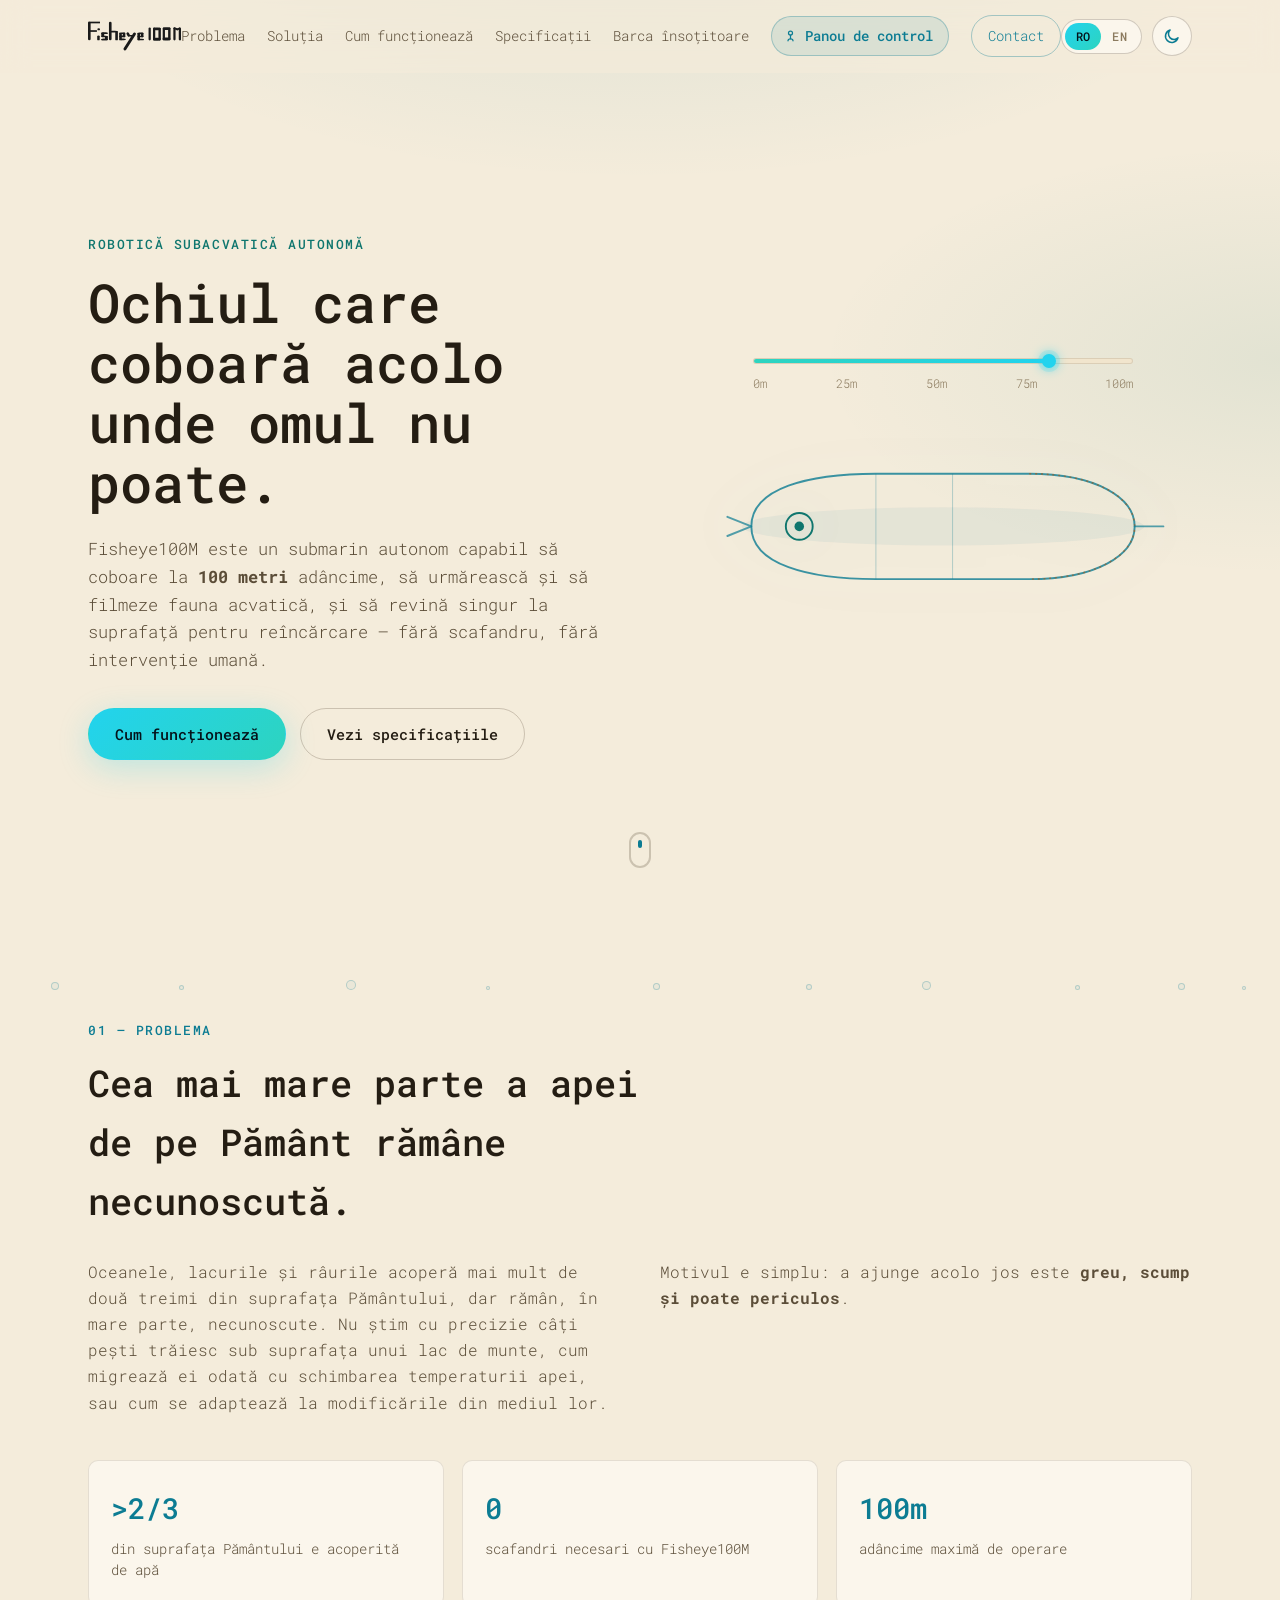
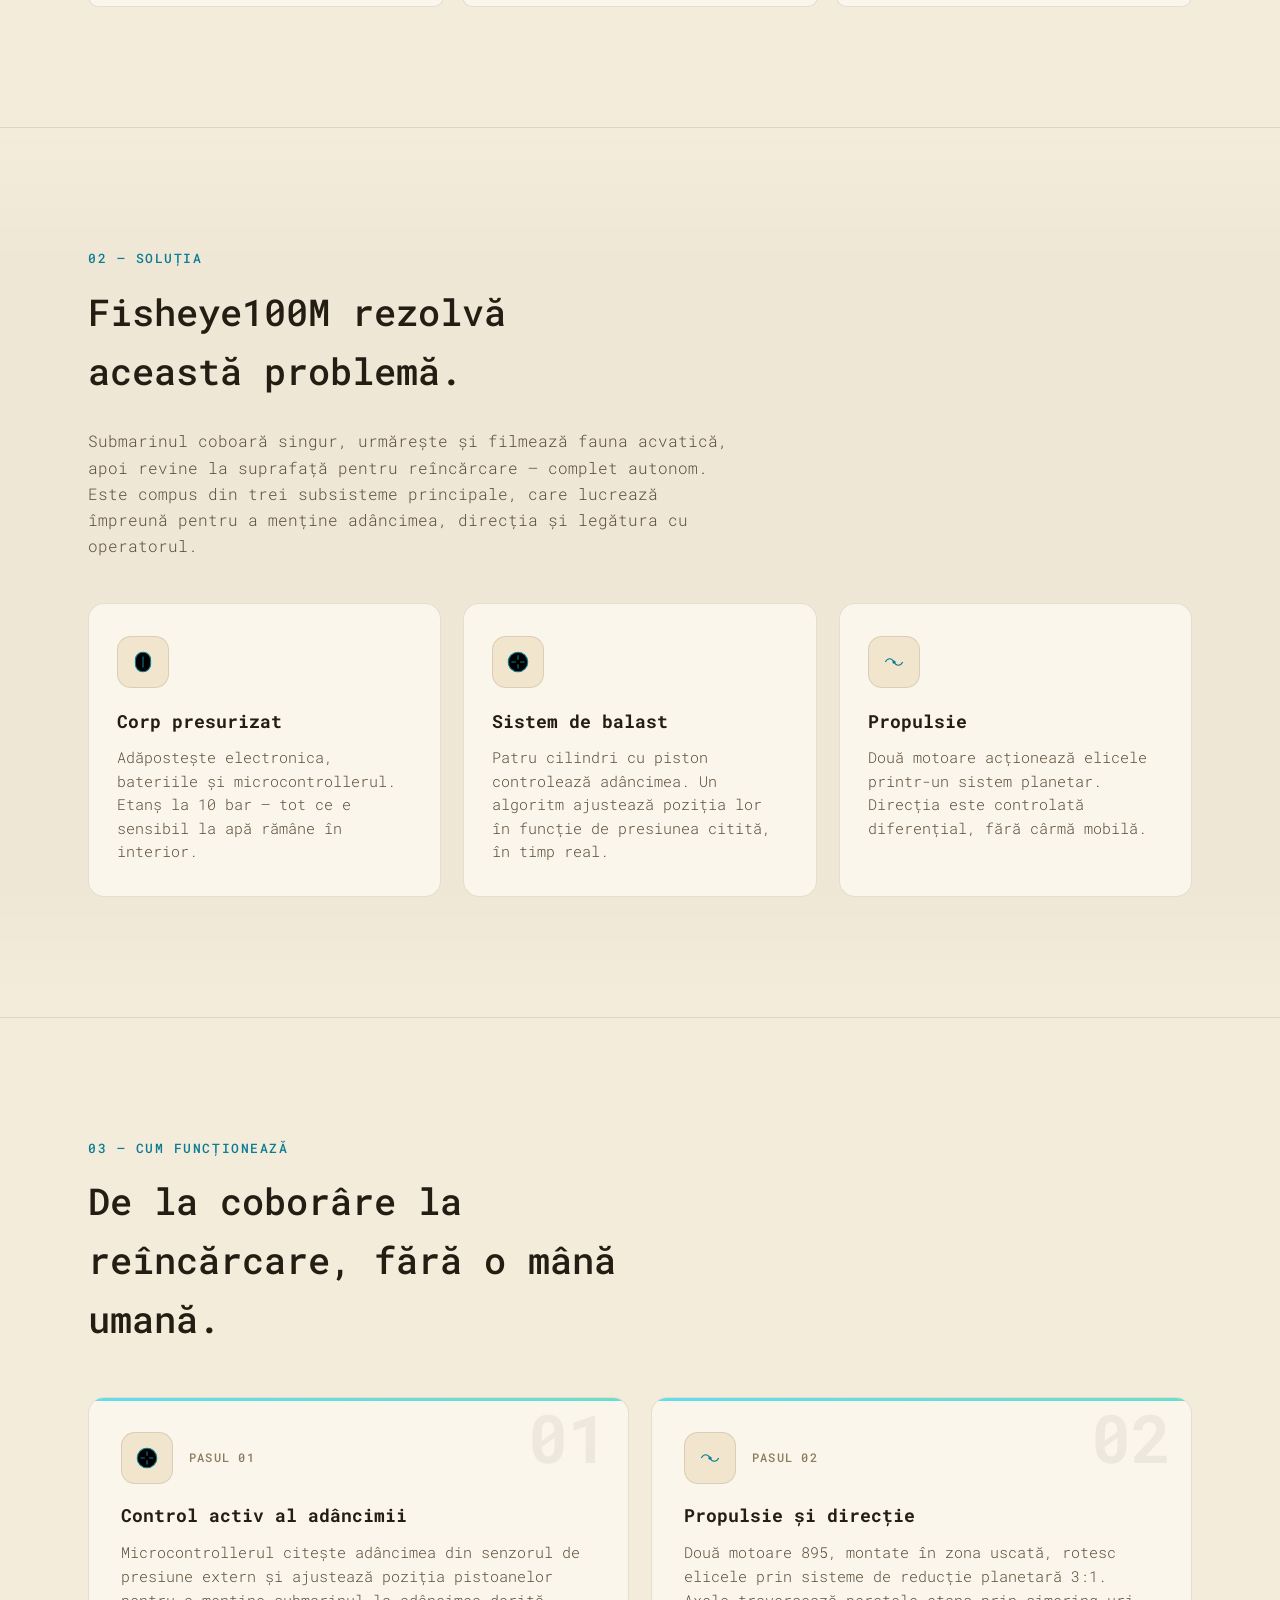
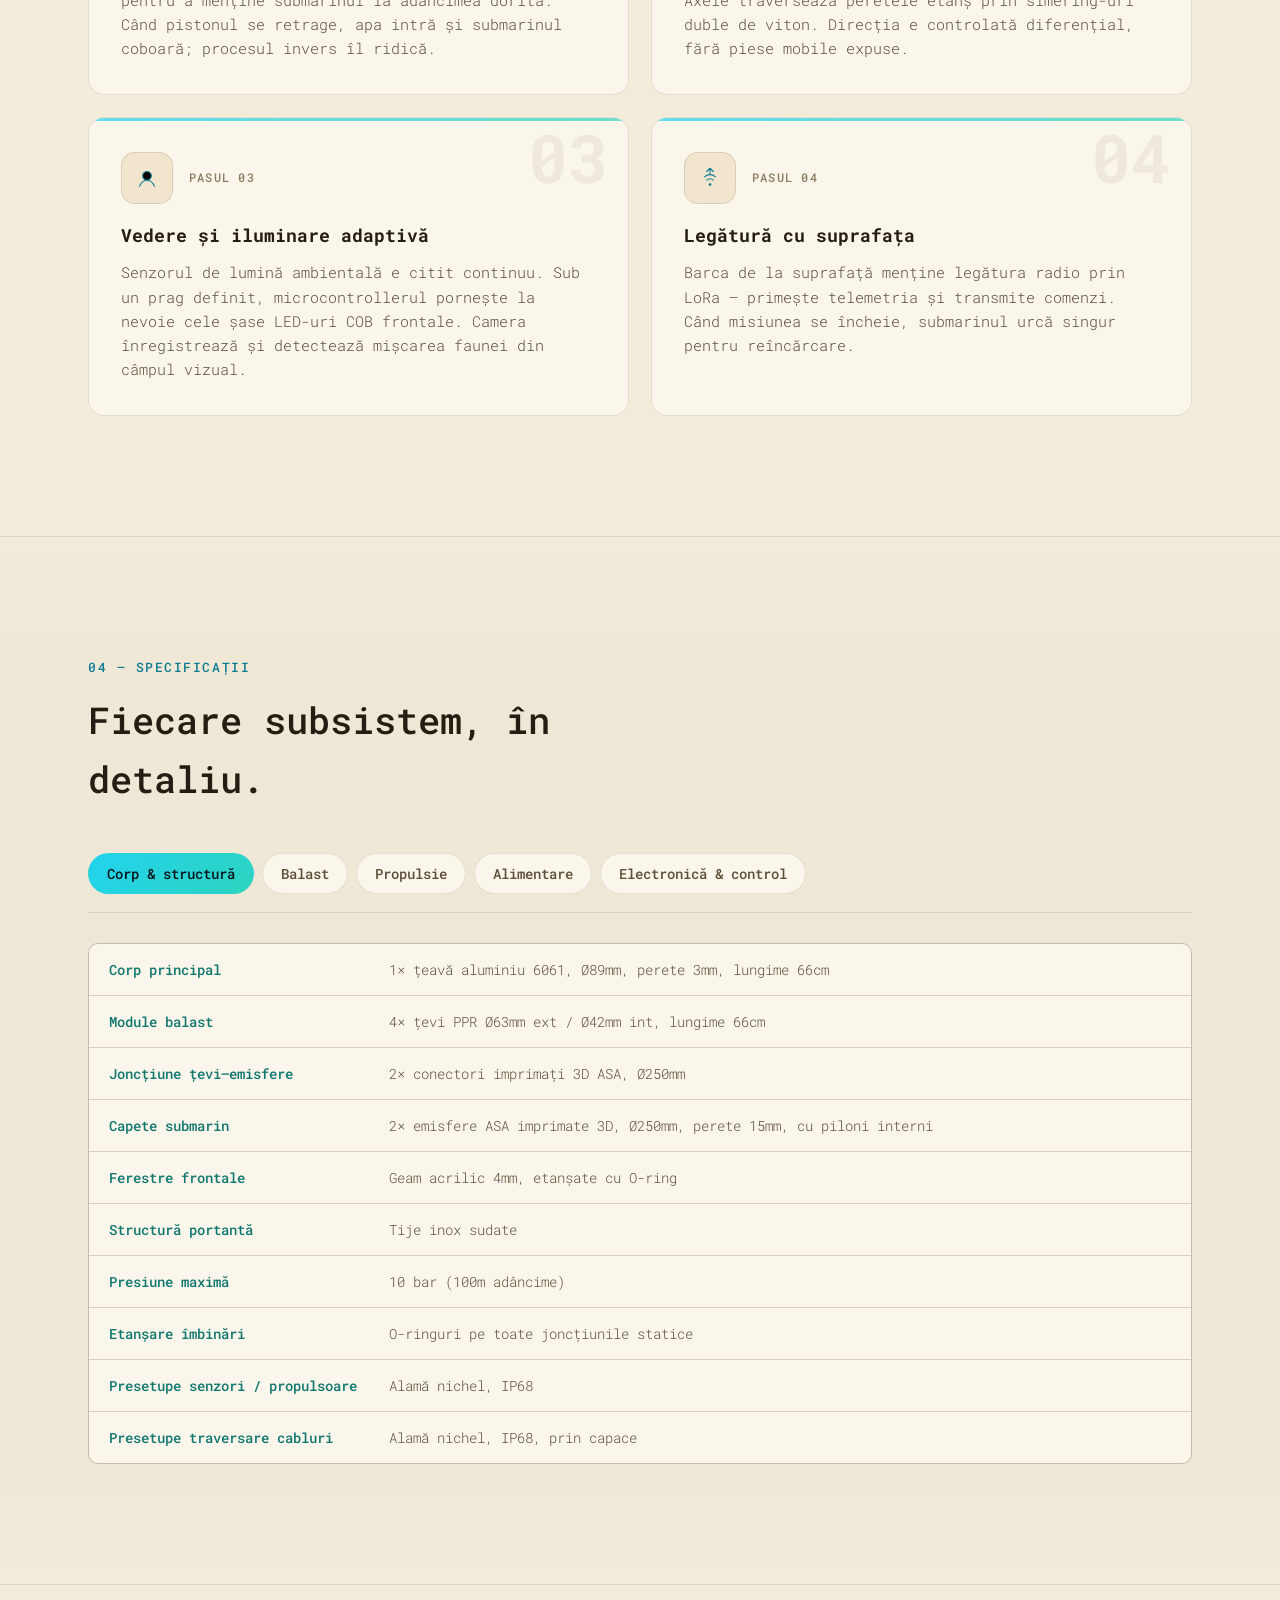
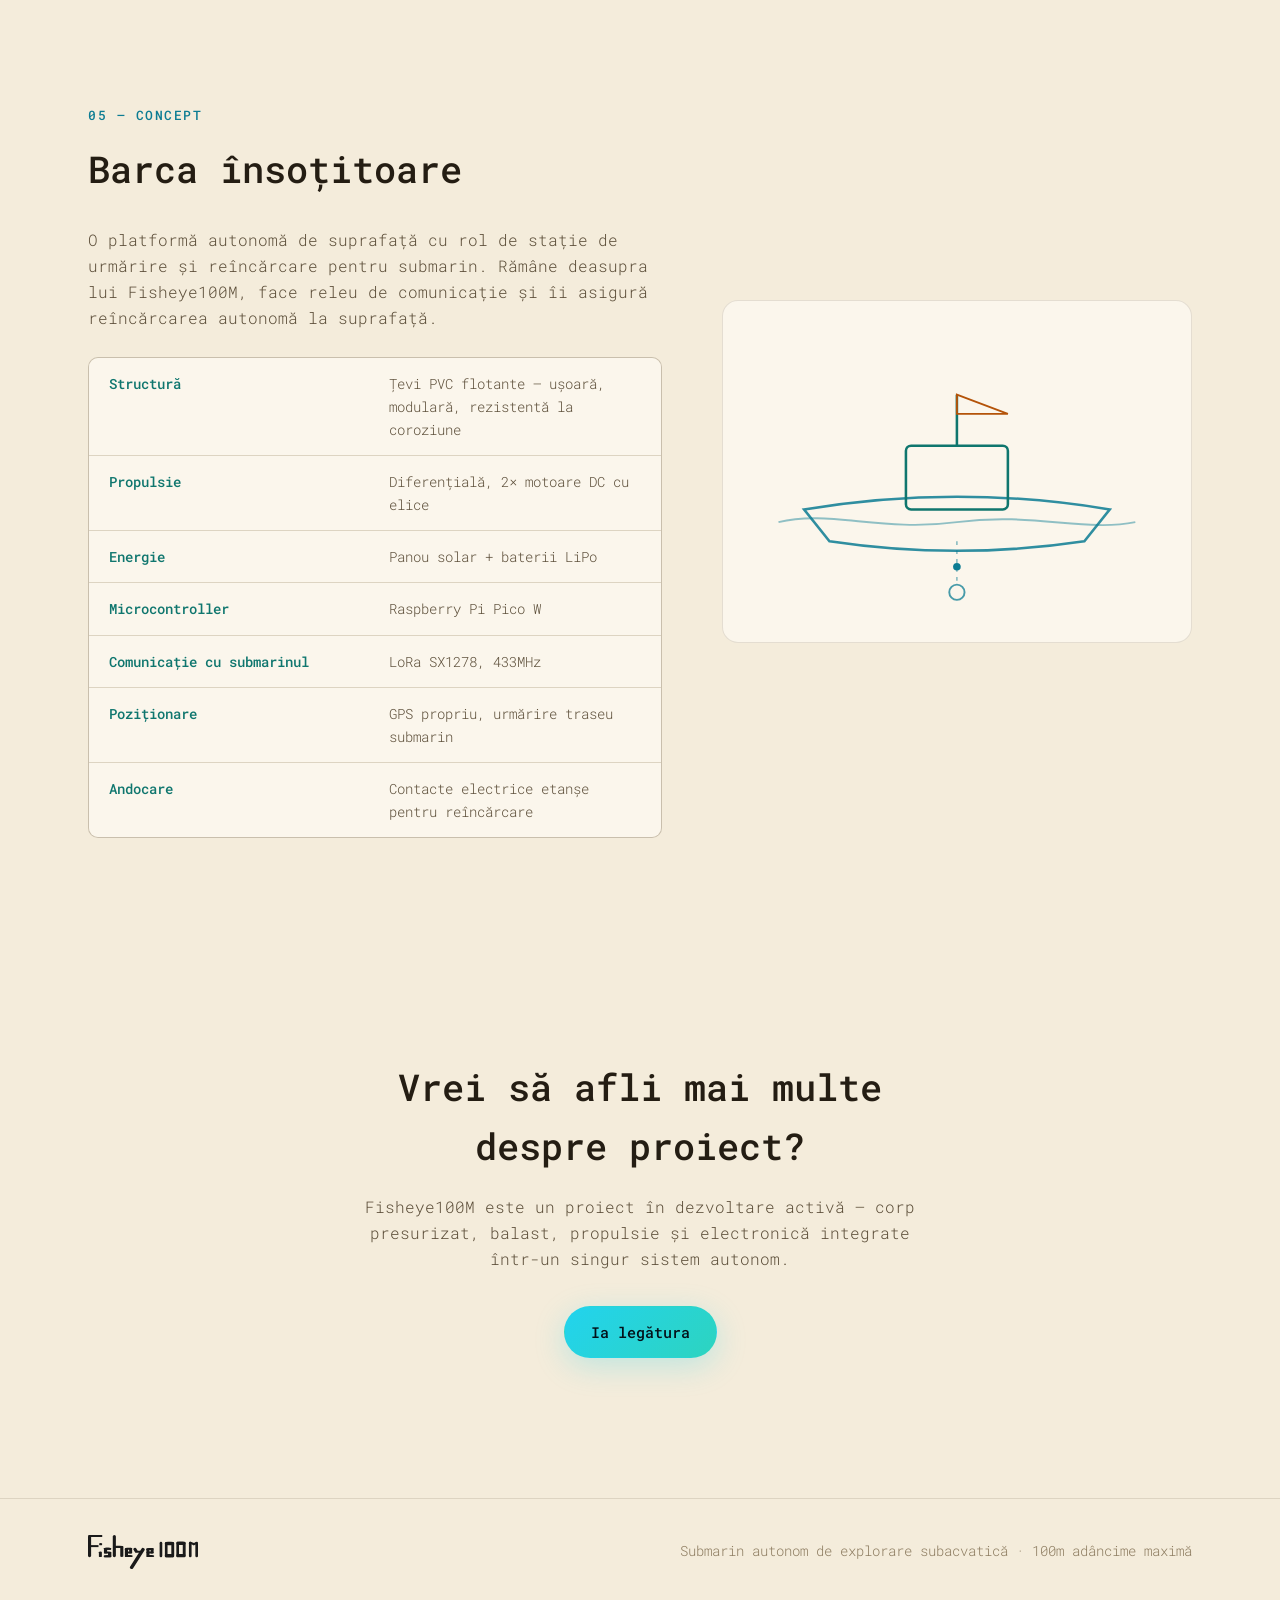
==== site/index.html @ 9164fa74 "updated hierarchy" ====
<!DOCTYPE html>
<html lang="ro">
<head>
<meta charset="UTF-8">
<meta name="viewport" content="width=device-width, initial-scale=1.0">
<title>Fisheye100M — Submarin autonom de explorare subacvatică</title>
<meta name="description" content="Fisheye100M este un submarin autonom capabil să coboare la 100 de metri adâncime, să filmeze fauna acvatică și să revină singur la suprafață.">
<link rel="icon" href="data:image/svg+xml,<svg xmlns=%22http://www.w3.org/2000/svg%22 viewBox=%220 0 100 100%22><circle cx=%2250%22 cy=%2250%22 r=%2248%22 fill=%22%2305080d%22/><circle cx=%2250%22 cy=%2250%22 r=%2230%22 fill=%22none%22 stroke=%22%2322d3ee%22 stroke-width=%224%22/><circle cx=%2250%22 cy=%2250%22 r=%2210%22 fill=%22%2322d3ee%22/></svg>">
<link rel="preconnect" href="https://fonts.googleapis.com">
<link rel="preconnect" href="https://fonts.gstatic.com" crossorigin>
<link href="https://fonts.googleapis.com/css2?family=Roboto+Mono:wght@300;400;500;700&display=swap" rel="stylesheet">
<link rel="stylesheet" href="style.css">
<script>
(function () {
  var stored = localStorage.getItem('fisheye-theme');
  var theme = stored || (window.matchMedia('(prefers-color-scheme: light)').matches ? 'light' : 'dark');
  document.documentElement.setAttribute('data-theme', theme);
})();
</script>
</head>
<body>

<div class="bg-fx" aria-hidden="true">
  <div class="bubbles">
    <span></span><span></span><span></span><span></span><span></span>
    <span></span><span></span><span></span><span></span><span></span>
  </div>
</div>

<header class="site-header" id="site-header">
  <div class="wrap header-inner">
    <a href="#top" class="logo">
      <img class="logo-mark" src="logo.svg" alt="Fisheye100M">
    </a>
    <nav class="main-nav" id="main-nav">
      <a href="#problema" data-i18n="nav.problema">Problema</a>
      <a href="#solutia" data-i18n="nav.solutia">Soluția</a>
      <a href="#functionare" data-i18n="nav.functionare">Cum funcționează</a>
      <a href="#specificatii" data-i18n="nav.specificatii">Specificații</a>
      <a href="#barca" data-i18n="nav.barca">Barca însoțitoare</a>
      <a href="dashboard.html" class="nav-control">
        <svg class="nav-control-icon" viewBox="0 0 24 24" fill="none" stroke="currentColor" stroke-width="2" stroke-linecap="round" stroke-linejoin="round" aria-hidden="true"><circle cx="12" cy="8" r="3.2"/><path d="M12 11.2V17"/><path d="M8 20.5c0-1.8 1.8-3 4-3s4 1.2 4 3"/></svg>
        <span data-i18n="nav.control">Panou de control</span>
      </a>
      <a href="#contact" class="nav-cta" data-i18n="nav.contact">Contact</a>
    </nav>
    <div class="header-actions">
      <div class="lang-toggle" id="lang-toggle" role="group" aria-label="Limbă / Language">
        <button type="button" class="lang-btn is-active" data-lang="ro">RO</button>
        <button type="button" class="lang-btn" data-lang="en">EN</button>
      </div>
      <button class="theme-toggle" id="theme-toggle" aria-label="Comută tema deschis/întunecat" data-i18n-aria="a11y.themeToggle">
        <svg class="icon-sun" viewBox="0 0 24 24" fill="none" stroke="currentColor" stroke-width="2" stroke-linecap="round"><circle cx="12" cy="12" r="4"/><path d="M12 2v2M12 20v2M4.9 4.9l1.4 1.4M17.7 17.7l1.4 1.4M2 12h2M20 12h2M4.9 19.1l1.4-1.4M17.7 6.3l1.4-1.4"/></svg>
        <svg class="icon-moon" viewBox="0 0 24 24" fill="none" stroke="currentColor" stroke-width="2" stroke-linecap="round" stroke-linejoin="round"><path d="M20 14.5A8.5 8.5 0 1 1 9.5 4a7 7 0 0 0 10.5 10.5Z"/></svg>
      </button>
      <button class="nav-toggle" id="nav-toggle" aria-label="Deschide meniul" aria-expanded="false" data-i18n-aria="a11y.navToggle">
        <span></span><span></span><span></span>
      </button>
    </div>
  </div>
</header>

<main id="top">

  <!-- HERO -->
  <section class="hero">
    <div class="wrap hero-inner">
      <div class="hero-copy reveal">
        <p class="eyebrow" data-i18n="hero.eyebrow">Robotică subacvatică autonomă</p>
        <h1 data-i18n="hero.title">Ochiul care coboară acolo unde omul nu poate.</h1>
        <p class="hero-lede" data-i18n-html="hero.lede">
          Fisheye100M este un submarin autonom capabil să coboare la <strong>100&nbsp;metri</strong> adâncime,
          să urmărească și să filmeze fauna acvatică, și să revină singur la suprafață pentru reîncărcare —
          fără scafandru, fără intervenție umană.
        </p>
        <div class="hero-actions">
          <a href="#functionare" class="btn btn-primary" data-i18n="hero.cta1">Cum funcționează</a>
          <a href="#specificatii" class="btn btn-ghost" data-i18n="hero.cta2">Vezi specificațiile</a>
        </div>
      </div>

      <div class="hero-visual reveal" aria-hidden="true">
        <div class="depth-gauge">
          <div class="depth-gauge-track">
            <div class="depth-gauge-fill"></div>
            <div class="depth-gauge-dot"></div>
          </div>
          <div class="depth-gauge-labels">
            <span>0m</span><span>25m</span><span>50m</span><span>75m</span><span>100m</span>
          </div>
        </div>
        <svg class="sub-illustration" viewBox="0 0 480 220" fill="none" xmlns="http://www.w3.org/2000/svg">
          <ellipse cx="240" cy="110" rx="210" ry="20" class="fl-tint"/>
          <path d="M40 110 C40 70 100 55 170 55 L330 55 C400 55 440 80 440 110 C440 140 400 165 330 165 L170 165 C100 165 40 150 40 110 Z" class="ln-accent" stroke-width="2" opacity="0.8"/>
          <circle cx="90" cy="110" r="14" class="ln-accent-2" stroke-width="2"/>
          <circle cx="90" cy="110" r="5" class="fl-accent-2"/>
          <path d="M330 55 C400 55 440 80 440 110 C440 140 400 165 330 165" class="ln-warm" stroke-width="1.5" opacity="0.6" stroke-dasharray="2 4"/>
          <path d="M170 55 L170 165 M250 55 L250 165" class="ln-accent" stroke-width="1" opacity="0.3"/>
          <path d="M440 110 L470 110 M40 110 L15 100 M40 110 L15 120" class="ln-accent" stroke-width="2" opacity="0.7" stroke-linecap="round"/>
        </svg>
      </div>
    </div>
    <div class="scroll-cue" aria-hidden="true"><span></span></div>
  </section>

  <!-- PROBLEMA -->
  <section class="section" id="problema">
    <div class="wrap">
      <p class="section-kicker reveal" data-i18n="problema.kicker">01 — Problema</p>
      <h2 class="reveal" data-i18n="problema.title">Cea mai mare parte a apei de pe Pământ rămâne necunoscută.</h2>
      <div class="split reveal">
        <p class="lede-text" data-i18n="problema.p1">
          Oceanele, lacurile și râurile acoperă mai mult de două treimi din suprafața Pământului, dar rămân,
          în mare parte, necunoscute. Nu știm cu precizie câți pești trăiesc sub suprafața unui lac de munte,
          cum migrează ei odată cu schimbarea temperaturii apei, sau cum se adaptează la modificările din mediul lor.
        </p>
        <p class="lede-text" data-i18n-html="problema.p2">
          Motivul e simplu: a ajunge acolo jos este <strong>greu, scump și poate periculos</strong>.
        </p>
      </div>
      <div class="stat-row reveal">
        <div class="stat-card">
          <span class="stat-num" data-i18n-html="problema.stat1_num">&gt;2/3</span>
          <span class="stat-label" data-i18n="problema.stat1_label">din suprafața Pământului e acoperită de apă</span>
        </div>
        <div class="stat-card">
          <span class="stat-num" data-i18n="problema.stat2_num">0</span>
          <span class="stat-label" data-i18n="problema.stat2_label">scafandri necesari cu Fisheye100M</span>
        </div>
        <div class="stat-card">
          <span class="stat-num" data-i18n="problema.stat3_num">100m</span>
          <span class="stat-label" data-i18n="problema.stat3_label">adâncime maximă de operare</span>
        </div>
      </div>
    </div>
  </section>

  <!-- SOLUTIA -->
  <section class="section section-alt" id="solutia">
    <div class="wrap">
      <p class="section-kicker reveal" data-i18n="solutia.kicker">02 — Soluția</p>
      <h2 class="reveal" data-i18n="solutia.title">Fisheye100M rezolvă această problemă.</h2>
      <p class="lede-text reveal" data-i18n="solutia.lede">
        Submarinul coboară singur, urmărește și filmează fauna acvatică, apoi revine la suprafață pentru
        reîncărcare — complet autonom. Este compus din trei subsisteme principale, care lucrează împreună
        pentru a menține adâncimea, direcția și legătura cu operatorul.
      </p>

      <div class="card-grid reveal">
        <article class="system-card">
          <div class="system-icon" aria-hidden="true">
            <svg viewBox="0 0 48 48"><rect x="10" y="6" width="28" height="36" rx="14" stroke="currentColor" stroke-width="2"/><line x1="24" y1="14" x2="24" y2="34" stroke="currentColor" stroke-width="2"/></svg>
          </div>
          <h3 data-i18n="solutia.card1_title">Corp presurizat</h3>
          <p data-i18n-html="solutia.card1_desc">Adăpostește electronica, bateriile și microcontrollerul. Etanș la 10&nbsp;bar — tot ce e sensibil la apă rămâne în interior.</p>
        </article>
        <article class="system-card">
          <div class="system-icon" aria-hidden="true">
            <svg viewBox="0 0 48 48"><circle cx="24" cy="24" r="18" stroke="currentColor" stroke-width="2"/><path d="M24 12v8M24 28v8M12 24h8M28 24h8" stroke="currentColor" stroke-width="2"/></svg>
          </div>
          <h3 data-i18n="solutia.card2_title">Sistem de balast</h3>
          <p data-i18n="solutia.card2_desc">Patru cilindri cu piston controlează adâncimea. Un algoritm ajustează poziția lor în funcție de presiunea citită, în timp real.</p>
        </article>
        <article class="system-card">
          <div class="system-icon" aria-hidden="true">
            <svg viewBox="0 0 48 48"><path d="M8 24c4-8 12-8 16 0s12 8 16 0" stroke="currentColor" stroke-width="2" fill="none"/><circle cx="24" cy="24" r="3" fill="currentColor"/></svg>
          </div>
          <h3 data-i18n="solutia.card3_title">Propulsie</h3>
          <p data-i18n="solutia.card3_desc">Două motoare acționează elicele printr-un sistem planetar. Direcția este controlată diferențial, fără cârmă mobilă.</p>
        </article>
      </div>
    </div>
  </section>

  <!-- CUM FUNCTIONEAZA -->
  <section class="section" id="functionare">
    <div class="wrap">
      <p class="section-kicker reveal" data-i18n="functionare.kicker">03 — Cum funcționează</p>
      <h2 class="reveal" data-i18n="functionare.title">De la coborâre la reîncărcare, fără o mână umană.</h2>

      <div class="process-grid">
        <article class="process-card reveal">
          <span class="process-step">01</span>
          <div class="process-top">
            <div class="process-icon" aria-hidden="true">
              <svg viewBox="0 0 48 48"><circle cx="24" cy="24" r="18" stroke="currentColor" stroke-width="2"/><path d="M24 12v8M24 28v8M12 24h8M28 24h8" stroke="currentColor" stroke-width="2"/></svg>
            </div>
            <span class="process-index" data-i18n="functionare.step1_label">Pasul 01</span>
          </div>
          <h3 data-i18n="functionare.step1_title">Control activ al adâncimii</h3>
          <p data-i18n="functionare.step1_desc">
            Microcontrollerul citește adâncimea din senzorul de presiune extern și ajustează poziția
            pistoanelor pentru a menține submarinul la adâncimea dorită. Când pistonul se retrage, apa intră
            și submarinul coboară; procesul invers îl ridică.
          </p>
        </article>

        <article class="process-card reveal">
          <span class="process-step">02</span>
          <div class="process-top">
            <div class="process-icon" aria-hidden="true">
              <svg viewBox="0 0 48 48"><path d="M8 24c4-8 12-8 16 0s12 8 16 0" stroke="currentColor" stroke-width="2" fill="none"/><circle cx="24" cy="24" r="3" fill="currentColor"/></svg>
            </div>
            <span class="process-index" data-i18n="functionare.step2_label">Pasul 02</span>
          </div>
          <h3 data-i18n="functionare.step2_title">Propulsie și direcție</h3>
          <p data-i18n="functionare.step2_desc">
            Două motoare 895, montate în zona uscată, rotesc elicele prin sisteme de reducție planetară 3:1.
            Axele traversează peretele etanș prin simering-uri duble de viton. Direcția e controlată diferențial,
            fără piese mobile expuse.
          </p>
        </article>

        <article class="process-card reveal">
          <span class="process-step">03</span>
          <div class="process-top">
            <div class="process-icon" aria-hidden="true">
              <svg viewBox="0 0 48 48"><circle cx="24" cy="20" r="8" stroke="currentColor" stroke-width="2"/><path d="M10 40c3-8 9-12 14-12s11 4 14 12" stroke="currentColor" stroke-width="2" fill="none"/></svg>
            </div>
            <span class="process-index" data-i18n="functionare.step3_label">Pasul 03</span>
          </div>
          <h3 data-i18n="functionare.step3_title">Vedere și iluminare adaptivă</h3>
          <p data-i18n="functionare.step3_desc">
            Senzorul de lumină ambientală e citit continuu. Sub un prag definit, microcontrollerul pornește
            la nevoie cele șase LED-uri COB frontale. Camera înregistrează și detectează mișcarea faunei
            din câmpul vizual.
          </p>
        </article>

        <article class="process-card reveal">
          <span class="process-step">04</span>
          <div class="process-top">
            <div class="process-icon" aria-hidden="true">
              <svg viewBox="0 0 48 48"><path d="M24 6v10M24 6l-6 6M24 6l6 6" stroke="currentColor" stroke-width="2" fill="none" stroke-linecap="round" stroke-linejoin="round"/><path d="M14 22a14 14 0 0 1 20 0M18 28a8 8 0 0 1 12 0" stroke="currentColor" stroke-width="2" fill="none" stroke-linecap="round"/><circle cx="24" cy="36" r="2.5" fill="currentColor"/></svg>
            </div>
            <span class="process-index" data-i18n="functionare.step4_label">Pasul 04</span>
          </div>
          <h3 data-i18n="functionare.step4_title">Legătură cu suprafața</h3>
          <p data-i18n="functionare.step4_desc">
            Barca de la suprafață menține legătura radio prin LoRa — primește telemetria și transmite comenzi.
            Când misiunea se încheie, submarinul urcă singur pentru reîncărcare.
          </p>
        </article>
      </div>
    </div>
  </section>

  <!-- SPECIFICATII -->
  <section class="section section-alt" id="specificatii">
    <div class="wrap">
      <p class="section-kicker reveal" data-i18n="specificatii.kicker">04 — Specificații</p>
      <h2 class="reveal" data-i18n="specificatii.title">Fiecare subsistem, în detaliu.</h2>

      <div class="tabs reveal" id="spec-tabs">
        <div class="tabs-nav" role="tablist">
          <button class="tab-btn is-active" role="tab" data-tab="corp" data-i18n="specificatii.tab_corp">Corp &amp; structură</button>
          <button class="tab-btn" role="tab" data-tab="balast" data-i18n="specificatii.tab_balast">Balast</button>
          <button class="tab-btn" role="tab" data-tab="propulsie" data-i18n="specificatii.tab_propulsie">Propulsie</button>
          <button class="tab-btn" role="tab" data-tab="alimentare" data-i18n="specificatii.tab_alimentare">Alimentare</button>
          <button class="tab-btn" role="tab" data-tab="electronica" data-i18n="specificatii.tab_electronica">Electronică &amp; control</button>
        </div>

        <div class="tab-panels">

          <div class="tab-panel is-active" data-panel="corp">
            <ul class="spec-list">
              <li data-i18n-html="spec.corp.1"><span>Corp principal</span><span>1× țeavă aluminiu 6061, Ø89mm, perete 3mm, lungime 66cm</span></li>
              <li data-i18n-html="spec.corp.2"><span>Module balast</span><span>4× țevi PPR Ø63mm ext / Ø42mm int, lungime 66cm</span></li>
              <li data-i18n-html="spec.corp.3"><span>Joncțiune țevi–emisfere</span><span>2× conectori imprimați 3D ASA, Ø250mm</span></li>
              <li data-i18n-html="spec.corp.4"><span>Capete submarin</span><span>2× emisfere ASA imprimate 3D, Ø250mm, perete 15mm, cu piloni interni</span></li>
              <li data-i18n-html="spec.corp.5"><span>Ferestre frontale</span><span>Geam acrilic 4mm, etanșate cu O-ring</span></li>
              <li data-i18n-html="spec.corp.6"><span>Structură portantă</span><span>Tije inox sudate</span></li>
              <li data-i18n-html="spec.corp.7"><span>Presiune maximă</span><span>10 bar (100m adâncime)</span></li>
              <li data-i18n-html="spec.corp.8"><span>Etanșare îmbinări</span><span>O-ringuri pe toate joncțiunile statice</span></li>
              <li data-i18n-html="spec.corp.9"><span>Presetupe senzori / propulsoare</span><span>Alamă nichel, IP68</span></li>
              <li data-i18n-html="spec.corp.10"><span>Presetupe traversare cabluri</span><span>Alamă nichel, IP68, prin capace</span></li>
            </ul>
          </div>

          <div class="tab-panel" data-panel="balast">
            <div class="stat-row spec-stats">
              <div class="stat-card"><span class="stat-num" data-i18n="spec.balast.stat1_num">2120N</span><span class="stat-label" data-i18n="spec.balast.stat1_label">forță teoretică disponibilă la 100m</span></div>
              <div class="stat-card"><span class="stat-num" data-i18n="spec.balast.stat2_num">1385N</span><span class="stat-label" data-i18n="spec.balast.stat2_label">forță necesară la 100m</span></div>
              <div class="stat-card"><span class="stat-num" data-i18n="spec.balast.stat3_num">1.53×</span><span class="stat-label" data-i18n="spec.balast.stat3_label">marjă de siguranță</span></div>
              <div class="stat-card"><span class="stat-num" data-i18n="spec.balast.stat4_num">0W</span><span class="stat-label" data-i18n="spec.balast.stat4_label">consum la menținerea adâncimii</span></div>
            </div>
            <ul class="spec-list">
              <li data-i18n-html="spec.balast.1"><span>Cilindri</span><span>4× PPR Ø63mm / Ø42mm interior, lungime 60cm (25cm cursă piston)</span></li>
              <li data-i18n-html="spec.balast.2"><span>Actuație</span><span>4× NEMA 17, câte unul per cilindru</span></li>
              <li data-i18n-html="spec.balast.3"><span>Reducție</span><span>4× planetar 6:1, modul 0.8mm, unghi de presiune 20°</span></li>
              <li data-i18n-html="spec.balast.4"><span>Șurub de translație</span><span>4× T8×8 P2, 300mm</span></li>
              <li data-i18n-html="spec.balast.5"><span>Piuliță</span><span>4× alamă flanșată T8, fixată pe piston cu șuruburi M3</span></li>
              <li data-i18n-html="spec.balast.6"><span>Cuplaj</span><span>4× flexibil 8mm–8mm, reductor → bară T8</span></li>
              <li data-i18n-html="spec.balast.7"><span>Piston</span><span>Ø40mm, lungime 60mm, 2× O-ring 36×4mm per piston</span></li>
              <li data-i18n-html="spec.balast.8"><span>Drivere</span><span>2× DRV8825, stepper</span></li>
              <li data-i18n-html="spec.balast.9"><span>Notă</span><span>Șurubul auto-blocant menține adâncimea fără consum energetic</span></li>
            </ul>
          </div>

          <div class="tab-panel" data-panel="propulsie">
            <ul class="spec-list">
              <li data-i18n-html="spec.propulsie.1"><span>Motoare</span><span>2× motor 895, 24V, 10.000 rpm</span></li>
              <li data-i18n-html="spec.propulsie.2"><span>Reducție</span><span>2× planetar 3:1</span></li>
              <li data-i18n-html="spec.propulsie.3"><span>Elice</span><span>2× Ø85mm, pas 90mm, 4 pale, ASA imprimat 3D</span></li>
              <li data-i18n-html="spec.propulsie.4"><span>Etanșare ax</span><span>2× simering Viton dublu + cavitate unsoare marină</span></li>
              <li data-i18n-html="spec.propulsie.5"><span>Drivere</span><span>2× BTS7960, H-bridge per motor</span></li>
              <li data-i18n-html="spec.propulsie.6"><span>Direcție</span><span>Control diferențial între cele două motoare</span></li>
            </ul>
          </div>

          <div class="tab-panel" data-panel="alimentare">
            <ul class="spec-list">
              <li data-i18n-html="spec.alimentare.1"><span>Baterii propulsie</span><span>2P6S Molicel INR21700-P42A — 12 celule, 21.6V</span></li>
              <li data-i18n-html="spec.alimentare.2"><span>Baterii electronice</span><span>6P2S Molicel INR21700-P42A — 12 celule, 7.4V</span></li>
            </ul>
          </div>

          <div class="tab-panel" data-panel="electronica">
            <ul class="spec-list">
              <li data-i18n-html="spec.electronica.1"><span>Computer principal</span><span>Raspberry Pi 5, 4GB — procesare video, interfață web, coordonare sistem</span></li>
              <li data-i18n-html="spec.electronica.2"><span>Microcontroller auxiliar</span><span>Raspberry Pi Pico W</span></li>
              <li data-i18n-html="spec.electronica.3"><span>Cameră</span><span>Raspberry Pi Camera Module</span></li>
              <li data-i18n-html="spec.electronica.4"><span>IMU 9 axe</span><span>ICM-20948 — accelerometru, giroscop</span></li>
              <li data-i18n-html="spec.electronica.5"><span>Mediu intern</span><span>BME280 — presiune, temperatură, umiditate</span></li>
              <li data-i18n-html="spec.electronica.6"><span>Temperatură/umiditate suplimentară</span><span>DHT11 ×1 interior + DHT11 ×2 în modulele de balast față/spate</span></li>
              <li data-i18n-html="spec.electronica.7"><span>Timp real</span><span>DS3231</span></li>
              <li data-i18n-html="spec.electronica.8"><span>Lumină ambientală</span><span>GY-302 (BH1750) — control automat LED-uri</span></li>
              <li data-i18n-html="spec.electronica.9"><span>Temperatură apă</span><span>DS18B20, montat exterior</span></li>
              <li data-i18n-html="spec.electronica.10"><span>Adâncime</span><span>Senzor de presiune extern, calcul în timp real</span></li>
              <li data-i18n-html="spec.electronica.11"><span>Iluminare</span><span>6× LED COB, 10W</span></li>
              <li data-i18n-html="spec.electronica.12"><span>Poziționare la suprafață</span><span>GPS SIM808 + GPRS</span></li>
              <li data-i18n-html="spec.electronica.13"><span>Comunicație</span><span>LoRa SX1278, 433MHz</span></li>
              <li data-i18n-html="spec.electronica.14"><span>Drivere stepper</span><span>2× DRV8825 (balast)</span></li>
              <li data-i18n-html="spec.electronica.15"><span>Drivere motoare</span><span>2× BTS7960 (propulsie)</span></li>
            </ul>
          </div>

        </div>
      </div>
    </div>
  </section>

  <!-- BARCA -->
  <section class="section" id="barca">
    <div class="wrap barca-grid">
      <div class="reveal">
        <p class="section-kicker" data-i18n="barca.kicker">05 — Concept</p>
        <h2 data-i18n="barca.title">Barca însoțitoare</h2>
        <p class="lede-text" data-i18n="barca.lede">
          O platformă autonomă de suprafață cu rol de stație de urmărire și reîncărcare pentru submarin.
          Rămâne deasupra lui Fisheye100M, face releu de comunicație și îi asigură reîncărcarea autonomă
          la suprafață.
        </p>
        <ul class="spec-list spec-list-plain">
          <li data-i18n-html="barca.1"><span>Structură</span><span>Țevi PVC flotante — ușoară, modulară, rezistentă la coroziune</span></li>
          <li data-i18n-html="barca.2"><span>Propulsie</span><span>Diferențială, 2× motoare DC cu elice</span></li>
          <li data-i18n-html="barca.3"><span>Energie</span><span>Panou solar + baterii LiPo</span></li>
          <li data-i18n-html="barca.4"><span>Microcontroller</span><span>Raspberry Pi Pico W</span></li>
          <li data-i18n-html="barca.5"><span>Comunicație cu submarinul</span><span>LoRa SX1278, 433MHz</span></li>
          <li data-i18n-html="barca.6"><span>Poziționare</span><span>GPS propriu, urmărire traseu submarin</span></li>
          <li data-i18n-html="barca.7"><span>Andocare</span><span>Contacte electrice etanșe pentru reîncărcare</span></li>
        </ul>
      </div>
      <div class="reveal boat-visual" aria-hidden="true">
        <svg viewBox="0 0 320 220" fill="none" xmlns="http://www.w3.org/2000/svg">
          <path d="M40 140 Q160 120 280 140 L260 165 Q160 180 60 165 Z" class="ln-accent" stroke-width="2" opacity="0.85"/>
          <rect x="120" y="90" width="80" height="50" rx="4" class="ln-accent-2" stroke-width="2"/>
          <line x1="160" y1="90" x2="160" y2="50" class="ln-accent-2" stroke-width="2"/>
          <path d="M160 50 L200 65 L160 65 Z" class="ln-warm" stroke-width="1.5"/>
          <path d="M20 150 C 60 140, 100 158, 160 150 C 220 142, 260 158, 300 150" class="ln-accent" stroke-width="1.5" opacity="0.45"/>
          <circle cx="160" cy="185" r="3" class="fl-accent"/>
          <line x1="160" y1="165" x2="160" y2="200" class="ln-accent" stroke-width="1" stroke-dasharray="3 4" opacity="0.6"/>
          <circle cx="160" cy="205" r="6" class="ln-accent" stroke-width="1.5" opacity="0.75"/>
        </svg>
      </div>
    </div>
  </section>

  <!-- CONTACT / CTA -->
  <section class="section cta-section" id="contact">
    <div class="wrap cta-inner reveal">
      <h2 data-i18n="cta.title">Vrei să afli mai multe despre proiect?</h2>
      <p class="lede-text" data-i18n="cta.lede">Fisheye100M este un proiect în dezvoltare activă — corp presurizat, balast, propulsie și electronică integrate într-un singur sistem autonom.</p>
      <a href="mailto:contact@fisheye100m.dev" class="btn btn-primary" data-i18n="cta.btn">Ia legătura</a>
    </div>
  </section>

</main>

<footer class="site-footer">
  <div class="wrap footer-inner">
    <span class="logo footer-logo">
      <img class="logo-mark" src="logo.svg" alt="Fisheye100M">
    </span>
    <p data-i18n="footer.tagline">Submarin autonom de explorare subacvatică · 100m adâncime maximă</p>
  </div>
</footer>

<script src="theme.js"></script>
<script src="i18n.js"></script>
<script src="script.js"></script>
</body>
</html>
---- site/style.css ----
/* ---------- Reset & tokens ---------- */
*, *::before, *::after { box-sizing: border-box; margin: 0; padding: 0; }
button, input, select, textarea { font-family: inherit; font-weight: inherit; }

:root,
:root[data-theme="dark"] {
  --bg: #05080d;
  --bg-alt: #08101a;
  --surface: #0d1720;
  --surface-2: #10202c;
  --border: rgba(255,255,255,0.08);
  --border-strong: rgba(255,255,255,0.14);
  --text: #eaf3f6;
  --text-dim: #93aab5;
  --text-faint: #5c7684;
  --accent: #22d3ee;
  --accent-2: #5eead4;
  --accent-warm: #fbbf24;
  --accent-rgb: 34,211,238;
  --accent-2-rgb: 94,234,212;
  --bg-rgb: 5,8,13;
  --grad-1: #22d3ee;
  --grad-2: #5eead4;
  --grad-text: #04121a;
  --radius: 16px;
  --radius-sm: 10px;
  --wrap: 1160px;
  --shadow-glow: 0 0 40px rgba(var(--accent-rgb), 0.08);
  --alt-overlay: rgba(255,255,255,0.015);
  --danger: #f87171;
  --success: #4ade80;
}

:root[data-theme="light"] {
  --bg: #f4ecdb;
  --bg-alt: #ece0c7;
  --surface: #fbf6ec;
  --surface-2: #f1e5cd;
  --border: rgba(59,44,23,0.12);
  --border-strong: rgba(59,44,23,0.22);
  --text: #241d13;
  --text-dim: #5b4d38;
  --text-faint: #8c7b5f;
  --accent: #0c7c93;
  --accent-2: #0f766e;
  --accent-warm: #b45309;
  --accent-rgb: 12,124,147;
  --accent-2-rgb: 15,118,110;
  --bg-rgb: 244,236,219;
  --grad-1: #22d3ee;
  --grad-2: #2dd4bf;
  --grad-text: #04121a;
  --radius: 16px;
  --radius-sm: 10px;
  --wrap: 1160px;
  --shadow-glow: 0 0 34px rgba(var(--accent-rgb), 0.14);
  --alt-overlay: rgba(59,44,23,0.025);
  --danger: #dc2626;
  --success: #15803d;
}

html { scroll-behavior: smooth; }

body {
  background: var(--bg);
  color: var(--text);
  font-family: "Roboto Mono", ui-monospace, SFMono-Regular, Menlo, Consolas, monospace;
  font-weight: 300;
  line-height: 1.6;
  -webkit-font-smoothing: antialiased;
  overflow-x: hidden;
  position: relative;
  transition: background 0.35s ease, color 0.35s ease;
}

.wrap {
  max-width: var(--wrap);
  margin: 0 auto;
  padding: 0 28px;
}

a { color: inherit; text-decoration: none; }
ul { list-style: none; }
svg { display: block; }
img { max-width: 100%; display: block; }

::selection { background: var(--accent); color: var(--bg); }

:focus-visible {
  outline: 2px solid var(--accent);
  outline-offset: 3px;
  border-radius: 4px;
}

/* ---------- Background FX ---------- */
.bg-fx {
  position: fixed;
  inset: 0;
  z-index: 0;
  pointer-events: none;
  background:
    radial-gradient(ellipse 80% 50% at 50% -10%, rgba(var(--accent-rgb),0.10), transparent 60%),
    radial-gradient(ellipse 60% 40% at 100% 40%, rgba(var(--accent-2-rgb),0.08), transparent 60%),
    var(--bg);
  transition: background 0.35s ease;
}

.bubbles span {
  position: absolute;
  bottom: -10%;
  width: 6px;
  height: 6px;
  border-radius: 50%;
  border: 1px solid rgba(var(--accent-rgb), 0.25);
  background: rgba(var(--accent-rgb), 0.04);
  animation: rise linear infinite;
}
.bubbles span:nth-child(1){ left: 4%;  width: 8px; height: 8px; animation-duration: 22s; animation-delay: -2s; }
.bubbles span:nth-child(2){ left: 14%; width: 5px; height: 5px; animation-duration: 17s; animation-delay: -6s; }
.bubbles span:nth-child(3){ left: 27%; width: 10px; height: 10px; animation-duration: 27s; animation-delay: -1s; }
.bubbles span:nth-child(4){ left: 38%; width: 4px; height: 4px; animation-duration: 15s; animation-delay: -9s; }
.bubbles span:nth-child(5){ left: 51%; width: 7px; height: 7px; animation-duration: 24s; animation-delay: -4s; }
.bubbles span:nth-child(6){ left: 63%; width: 6px; height: 6px; animation-duration: 19s; animation-delay: -12s; }
.bubbles span:nth-child(7){ left: 72%; width: 9px; height: 9px; animation-duration: 26s; animation-delay: -8s; }
.bubbles span:nth-child(8){ left: 84%; width: 5px; height: 5px; animation-duration: 18s; animation-delay: -3s; }
.bubbles span:nth-child(9){ left: 92%; width: 7px; height: 7px; animation-duration: 23s; animation-delay: -14s; }
.bubbles span:nth-child(10){ left: 97%; width: 4px; height: 4px; animation-duration: 16s; animation-delay: -5s; }

@keyframes rise {
  0%   { transform: translateY(0) translateX(0); opacity: 0; }
  8%   { opacity: 0.6; }
  92%  { opacity: 0.3; }
  100% { transform: translateY(-110vh) translateX(20px); opacity: 0; }
}

/* ---------- Header ---------- */
.site-header {
  position: fixed;
  top: 0; left: 0; right: 0;
  z-index: 100;
  background: rgba(var(--bg-rgb), 0.7);
  backdrop-filter: blur(14px);
  border-bottom: 1px solid transparent;
  transition: border-color 0.3s ease, background 0.3s ease;
}
.site-header.is-scrolled {
  border-bottom-color: var(--border);
  background: rgba(var(--bg-rgb), 0.88);
}

.header-inner {
  display: flex;
  align-items: center;
  justify-content: space-between;
  height: 72px;
}
.header-inner-full { padding: 0 28px; }

.logo {
  display: flex;
  align-items: center;
  gap: 10px;
  white-space: nowrap;
}
.logo-mark {
  height: 34px;
  width: auto;
  display: block;
  transition: filter 0.2s ease;
}
:root[data-theme="dark"] .logo-mark {
  filter: invert(1) brightness(1.15);
}

.main-nav {
  display: flex;
  align-items: center;
  gap: 22px;
}
.main-nav a {
  font-size: 0.9rem;
  white-space: nowrap;
  color: var(--text-dim);
  transition: color 0.2s ease;
  position: relative;
}
.main-nav a:hover { color: var(--text); }
.main-nav a.nav-cta {
  color: var(--accent);
  border: 1px solid rgba(var(--accent-rgb),0.35);
  padding: 8px 16px;
  border-radius: 999px;
  transition: background 0.2s ease, color 0.2s ease;
}
.main-nav a.nav-cta:hover {
  background: rgba(var(--accent-rgb),0.1);
}

.main-nav a.nav-control {
  display: inline-flex;
  align-items: center;
  gap: 7px;
  padding: 7px 15px 7px 11px;
  border-radius: 999px;
  background: rgba(var(--accent-rgb),0.1);
  border: 1px solid rgba(var(--accent-rgb),0.3);
  color: var(--accent);
  font-weight: 500;
  transition: background 0.2s ease, border-color 0.2s ease, transform 0.2s ease;
}
.main-nav a.nav-control:hover {
  background: rgba(var(--accent-rgb),0.18);
  border-color: rgba(var(--accent-rgb),0.5);
  transform: translateY(-1px);
  color: var(--accent);
}
.nav-control-icon { width: 15px; height: 15px; flex: none; }

.header-actions {
  display: flex;
  align-items: center;
  gap: 10px;
}
.header-actions-end { margin-left: auto; }

.theme-toggle {
  position: relative;
  width: 40px; height: 40px;
  border-radius: 50%;
  border: 1px solid var(--border-strong);
  background: var(--surface);
  color: var(--accent);
  display: inline-flex;
  align-items: center;
  justify-content: center;
  cursor: pointer;
  flex: none;
  transition: border-color 0.2s ease, background 0.2s ease, transform 0.2s ease;
}
.theme-toggle:hover { border-color: var(--accent); transform: translateY(-1px); }
.theme-toggle svg {
  position: absolute;
  width: 18px; height: 18px;
}
.theme-toggle .icon-sun { opacity: 0; transform: scale(0.5) rotate(-40deg); }
.theme-toggle .icon-moon { opacity: 0; transform: scale(0.5) rotate(40deg); }
:root[data-theme="dark"] .theme-toggle .icon-sun {
  opacity: 1; transform: scale(1) rotate(0deg);
  transition: opacity 0.25s ease, transform 0.25s ease;
}
:root[data-theme="light"] .theme-toggle .icon-moon {
  opacity: 1; transform: scale(1) rotate(0deg);
  transition: opacity 0.25s ease, transform 0.25s ease;
}

.nav-toggle {
  display: none;
  flex-direction: column;
  gap: 5px;
  background: none;
  border: none;
  cursor: pointer;
  padding: 8px;
}
.nav-toggle span {
  width: 22px; height: 2px;
  background: var(--text);
  border-radius: 2px;
  transition: transform 0.25s ease, opacity 0.25s ease;
}

/* ---------- Buttons ---------- */
.btn {
  display: inline-flex;
  align-items: center;
  justify-content: center;
  gap: 8px;
  padding: 13px 26px;
  border-radius: 999px;
  font-size: 0.95rem;
  font-weight: 500;
  transition: transform 0.2s ease, box-shadow 0.2s ease, background 0.2s ease, border-color 0.2s ease;
  border: 1px solid transparent;
  cursor: pointer;
}
.btn-primary {
  background: linear-gradient(135deg, var(--grad-1), var(--grad-2));
  color: var(--grad-text);
  box-shadow: 0 8px 30px rgba(34,211,238,0.25);
}
.btn-primary:hover { transform: translateY(-2px); box-shadow: 0 12px 36px rgba(34,211,238,0.35); }
.btn-ghost {
  border-color: var(--border-strong);
  color: var(--text);
}
.btn-ghost:hover { border-color: var(--accent); color: var(--accent); }
.btn-sm { padding: 9px 18px; font-size: 0.85rem; }

.header-badge {
  display: none;
  align-items: center;
  gap: 8px;
  margin-left: 14px;
  padding-left: 14px;
  border-left: 1px solid var(--border-strong);
  font-size: 0.82rem;
  font-weight: 500;
  color: var(--text-dim);
}
@media (min-width: 640px) {
  .header-badge { display: inline-flex; }
}

/* ---------- Hero ---------- */
.hero {
  position: relative;
  z-index: 1;
  min-height: 100vh;
  display: flex;
  align-items: center;
  padding-top: 90px;
}

.hero-inner {
  display: grid;
  grid-template-columns: 1.1fr 1fr;
  gap: 60px;
  align-items: center;
}

.eyebrow {
  display: inline-block;
  font-size: 0.8rem;
  font-weight: 500;
  letter-spacing: 0.12em;
  text-transform: uppercase;
  color: var(--accent-2);
  margin-bottom: 18px;
}

.hero h1 {
  font-size: clamp(2.1rem, 4.2vw, 3.4rem);
  line-height: 1.12;
  font-weight: 500;
  letter-spacing: normal;
  margin-bottom: 22px;
}

.hero-lede {
  font-size: 1.08rem;
  color: var(--text-dim);
  max-width: 52ch;
  margin-bottom: 34px;
}

.hero-actions {
  display: flex;
  gap: 14px;
  flex-wrap: wrap;
}

.hero-visual {
  display: flex;
  flex-direction: column;
  align-items: center;
  gap: 28px;
}

.sub-illustration {
  width: 100%;
  max-width: 460px;
  filter: drop-shadow(0 0 26px rgba(var(--accent-rgb),0.18));
}
.sub-illustration .ln-accent { stroke: var(--accent); }
.sub-illustration .ln-accent-2 { stroke: var(--accent-2); }
.sub-illustration .ln-warm { stroke: var(--accent-warm); }
.sub-illustration .fl-accent { fill: var(--accent); }
.sub-illustration .fl-accent-2 { fill: var(--accent-2); }
.sub-illustration .fl-tint { fill: rgba(var(--accent-rgb), 0.06); }

.boat-visual svg .ln-accent { stroke: var(--accent); }
.boat-visual svg .ln-accent-2 { stroke: var(--accent-2); }
.boat-visual svg .ln-warm { stroke: var(--accent-warm); }
.boat-visual svg .fl-accent { fill: var(--accent); }

.depth-gauge {
  width: 100%;
  max-width: 380px;
}
.depth-gauge-track {
  position: relative;
  height: 6px;
  border-radius: 999px;
  background: var(--surface-2);
  border: 1px solid var(--border);
  overflow: visible;
}
.depth-gauge-fill {
  position: absolute;
  left: 0; top: 0; bottom: 0;
  width: 78%;
  border-radius: 999px;
  background: linear-gradient(90deg, var(--grad-2), var(--grad-1));
  animation: depthPulse 5s ease-in-out infinite;
}
.depth-gauge-dot {
  position: absolute;
  top: 50%;
  left: 78%;
  width: 14px; height: 14px;
  border-radius: 50%;
  background: var(--grad-1);
  box-shadow: 0 0 12px var(--grad-1), 0 0 0 4px rgba(34,211,238,0.15);
  transform: translate(-50%, -50%);
  animation: dotPulse 5s ease-in-out infinite;
}
@keyframes depthPulse {
  0%, 100% { width: 18%; }
  50% { width: 82%; }
}
@keyframes dotPulse {
  0%, 100% { left: 18%; }
  50% { left: 82%; }
}
.depth-gauge-labels {
  display: flex;
  justify-content: space-between;
  margin-top: 10px;
  font-size: 0.75rem;
  color: var(--text-faint);
  font-variant-numeric: tabular-nums;
}

.scroll-cue {
  position: absolute;
  bottom: 32px;
  left: 50%;
  transform: translateX(-50%);
  width: 22px; height: 36px;
  border: 2px solid var(--border-strong);
  border-radius: 20px;
}
.scroll-cue span {
  display: block;
  width: 4px; height: 8px;
  margin: 6px auto 0;
  border-radius: 2px;
  background: var(--accent);
  animation: scrollCue 1.8s ease-in-out infinite;
}
@keyframes scrollCue {
  0% { transform: translateY(0); opacity: 1; }
  70% { transform: translateY(12px); opacity: 0; }
  100% { opacity: 0; }
}

/* ---------- Sections ---------- */
.section {
  position: relative;
  z-index: 1;
  padding: 120px 0;
}
.section-alt {
  background: linear-gradient(180deg, transparent, var(--alt-overlay) 15%, var(--alt-overlay) 85%, transparent);
  border-top: 1px solid var(--border);
  border-bottom: 1px solid var(--border);
}

.section-kicker {
  font-size: 0.8rem;
  font-weight: 500;
  letter-spacing: 0.12em;
  text-transform: uppercase;
  color: var(--accent);
  margin-bottom: 14px;
}

.section h2 {
  font-size: clamp(1.6rem, 3vw, 2.3rem);
  font-weight: 500;
  letter-spacing: normal;
  max-width: 26ch;
  margin-bottom: 28px;
}

.lede-text {
  font-size: 1.02rem;
  color: var(--text-dim);
  max-width: 65ch;
}

.split {
  display: grid;
  grid-template-columns: 1fr 1fr;
  gap: 40px;
  margin-bottom: 20px;
}

/* ---------- Stat cards ---------- */
.stat-row {
  display: grid;
  grid-template-columns: repeat(auto-fit, minmax(180px, 1fr));
  gap: 18px;
  margin-top: 44px;
}
.stat-card {
  background: var(--surface);
  border: 1px solid var(--border);
  border-radius: var(--radius-sm);
  padding: 24px 22px;
  display: flex;
  flex-direction: column;
  gap: 8px;
  transition: border-color 0.2s ease, transform 0.2s ease;
}
.stat-card:hover { border-color: rgba(var(--accent-rgb),0.3); transform: translateY(-3px); }
.stat-num {
  font-size: 1.8rem;
  font-weight: 500;
  color: var(--accent);
  letter-spacing: normal;
  font-variant-numeric: tabular-nums;
}
.stat-label {
  font-size: 0.85rem;
  color: var(--text-dim);
}
.spec-stats { margin-top: 0; margin-bottom: 36px; }

/* ---------- Card grid (system cards) ---------- */
.card-grid {
  display: grid;
  grid-template-columns: repeat(auto-fit, minmax(260px, 1fr));
  gap: 22px;
  margin-top: 44px;
}
.system-card {
  background: var(--surface);
  border: 1px solid var(--border);
  border-radius: var(--radius);
  padding: 32px 28px;
  transition: border-color 0.25s ease, transform 0.25s ease, box-shadow 0.25s ease;
}
.system-card:hover {
  border-color: rgba(var(--accent-rgb),0.35);
  transform: translateY(-4px);
  box-shadow: var(--shadow-glow);
}
.system-icon {
  width: 52px; height: 52px;
  border-radius: 14px;
  background: var(--surface-2);
  border: 1px solid var(--border);
  color: var(--accent);
  display: flex;
  align-items: center;
  justify-content: center;
  margin-bottom: 20px;
}
.system-icon svg { width: 26px; height: 26px; }
.system-card h3 {
  font-size: 1.1rem;
  margin-bottom: 10px;
}
.system-card p {
  font-size: 0.92rem;
  color: var(--text-dim);
}

/* ---------- Process grid (Cum funcționează) ---------- */
.process-grid {
  margin-top: 48px;
  display: grid;
  grid-template-columns: repeat(2, 1fr);
  gap: 22px;
}
.process-card {
  position: relative;
  background: var(--surface);
  border: 1px solid var(--border);
  border-radius: var(--radius);
  padding: 34px 32px;
  overflow: hidden;
  transition: border-color 0.25s ease, transform 0.25s ease, box-shadow 0.25s ease;
}
.process-card:hover {
  border-color: rgba(var(--accent-rgb),0.35);
  transform: translateY(-4px);
  box-shadow: var(--shadow-glow);
}
.process-card::before {
  content: "";
  position: absolute;
  top: 0; left: 0;
  width: 100%; height: 3px;
  background: linear-gradient(90deg, var(--grad-1), var(--grad-2));
  opacity: 0.7;
}
.process-step {
  position: absolute;
  top: 6px; right: 20px;
  font-size: 4.2rem;
  font-weight: 800;
  line-height: 1;
  color: var(--text);
  opacity: 0.06;
  letter-spacing: normal;
  pointer-events: none;
}
.process-top {
  display: flex;
  align-items: center;
  gap: 16px;
  margin-bottom: 18px;
}
.process-icon {
  width: 52px; height: 52px;
  border-radius: 14px;
  background: var(--surface-2);
  border: 1px solid var(--border);
  color: var(--accent);
  display: flex;
  align-items: center;
  justify-content: center;
  flex: none;
}
.process-icon svg { width: 26px; height: 26px; }
.process-index {
  font-size: 0.78rem;
  font-weight: 500;
  letter-spacing: 0.1em;
  color: var(--text-faint);
  text-transform: uppercase;
}
.process-card h3 {
  font-size: 1.1rem;
  margin-bottom: 10px;
  position: relative;
}
.process-card p {
  font-size: 0.94rem;
  color: var(--text-dim);
  max-width: 52ch;
  position: relative;
}

/* ---------- Tabs / Specs ---------- */
.tabs { margin-top: 44px; }
.tabs-nav {
  display: flex;
  flex-wrap: wrap;
  gap: 8px;
  margin-bottom: 30px;
  border-bottom: 1px solid var(--border);
  padding-bottom: 18px;
}
.tab-btn {
  background: var(--surface);
  border: 1px solid var(--border);
  color: var(--text-dim);
  padding: 10px 18px;
  border-radius: 999px;
  font-size: 0.88rem;
  font-weight: 500;
  cursor: pointer;
  transition: all 0.2s ease;
}
.tab-btn:hover { color: var(--text); border-color: var(--border-strong); }
.tab-btn.is-active {
  background: linear-gradient(135deg, var(--grad-1), var(--grad-2));
  color: var(--grad-text);
  border-color: transparent;
}

.tab-panel { display: none; }
.tab-panel.is-active { display: block; animation: fadeIn 0.35s ease; }
@keyframes fadeIn { from { opacity: 0; transform: translateY(6px); } to { opacity: 1; transform: translateY(0); } }

.spec-list {
  display: grid;
  gap: 1px;
  background: var(--border);
  border: 1px solid var(--border);
  border-radius: var(--radius-sm);
  overflow: hidden;
}
.spec-list li {
  display: grid;
  grid-template-columns: minmax(160px, 260px) 1fr;
  gap: 20px;
  background: var(--surface);
  padding: 14px 20px;
  font-size: 0.9rem;
}
.spec-list li span:first-child {
  color: var(--accent-2);
  font-weight: 500;
}
.spec-list li span:last-child {
  color: var(--text-dim);
}
.spec-list-plain { margin-top: 26px; }

/* ---------- Barca section ---------- */
.barca-grid {
  display: grid;
  grid-template-columns: 1.1fr 0.9fr;
  gap: 60px;
  align-items: center;
}
.boat-visual {
  background: var(--surface);
  border: 1px solid var(--border);
  border-radius: var(--radius);
  padding: 30px;
}
.boat-visual svg { width: 100%; height: auto; }

/* ---------- CTA ---------- */
.cta-section { padding: 100px 0 140px; }
.cta-inner {
  text-align: center;
  max-width: 640px;
  margin: 0 auto;
}
.cta-inner h2 { margin: 0 auto 18px; }
.cta-inner .lede-text { margin: 0 auto 34px; }

/* ---------- Footer ---------- */
.site-footer {
  position: relative;
  z-index: 1;
  border-top: 1px solid var(--border);
  padding: 36px 0;
}
.footer-inner {
  display: flex;
  align-items: center;
  justify-content: space-between;
  flex-wrap: wrap;
  gap: 12px;
}
.footer-inner p {
  font-size: 0.85rem;
  color: var(--text-faint);
}

/* ---------- Reveal animation ---------- */
.reveal {
  opacity: 0;
  transform: translateY(24px);
  transition: opacity 0.7s ease, transform 0.7s ease;
}
.reveal.is-visible {
  opacity: 1;
  transform: translateY(0);
}

/* ---------- Responsive ---------- */
@media (max-width: 900px) {
  .hero-inner { grid-template-columns: 1fr; gap: 48px; }
  .hero-visual { order: -1; }
  .split { grid-template-columns: 1fr; }
  .barca-grid { grid-template-columns: 1fr; }
  .boat-visual { order: -1; max-width: 420px; margin: 0 auto; }
  .process-grid { grid-template-columns: 1fr; }
}

@media (max-width: 980px) {
  .main-nav {
    position: fixed;
    top: 72px; left: 0; right: 0;
    background: rgba(var(--bg-rgb),0.97);
    backdrop-filter: blur(14px);
    flex-direction: column;
    align-items: stretch;
    gap: 0;
    padding: 8px 28px 24px;
    border-bottom: 1px solid var(--border);
    transform: translateY(-8px);
    opacity: 0;
    pointer-events: none;
    transition: opacity 0.2s ease, transform 0.2s ease;
  }
  .main-nav.is-open {
    opacity: 1;
    transform: translateY(0);
    pointer-events: auto;
  }
  .main-nav a { padding: 14px 0; border-bottom: 1px solid var(--border); }
  .main-nav a.nav-cta { margin-top: 12px; text-align: center; }
  .main-nav a.nav-control { border-bottom: none; margin: 10px 0 2px; padding: 9px 15px 9px 11px; }
  .nav-toggle { display: flex; }

  .section { padding: 80px 0; }
  .hero { padding-top: 110px; }
  .spec-list li { grid-template-columns: 1fr; gap: 4px; }
}

@media (prefers-reduced-motion: reduce) {
  * { animation-duration: 0.001ms !important; animation-iteration-count: 1 !important; transition-duration: 0.001ms !important; }
  html { scroll-behavior: auto; }
}

/* ==================== Language toggle ==================== */
.lang-toggle {
  display: flex;
  align-items: center;
  border: 1px solid var(--border-strong);
  border-radius: 999px;
  background: var(--surface);
  padding: 3px;
  flex: none;
}
.lang-btn {
  border: none;
  background: none;
  color: var(--text-faint);
  font-size: 0.74rem;
  font-weight: 500;
  letter-spacing: 0.03em;
  padding: 6px 11px;
  border-radius: 999px;
  cursor: pointer;
  transition: background 0.2s ease, color 0.2s ease;
}
.lang-btn.is-active {
  background: linear-gradient(135deg, var(--grad-1), var(--grad-2));
  color: var(--grad-text);
}
.lang-btn:not(.is-active):hover { color: var(--text); }

/* ==================== Auth / Login ==================== */
.auth-topbar {
  position: relative;
  z-index: 1;
  padding: 24px 28px;
  display: flex;
  align-items: center;
  justify-content: space-between;
}
.auth-back {
  font-size: 0.88rem;
  color: var(--text-dim);
  transition: color 0.2s ease;
}
.auth-back:hover { color: var(--accent); }

.auth-shell {
  position: relative;
  z-index: 1;
  min-height: calc(100vh - 76px);
  display: flex;
  align-items: center;
  justify-content: center;
  padding: 20px 24px 60px;
}
.auth-card {
  width: 100%;
  max-width: 430px;
  background: var(--surface);
  border: 1px solid var(--border);
  border-radius: var(--radius);
  padding: 40px 36px;
  box-shadow: 0 20px 60px rgba(0,0,0,0.18);
}
:root[data-theme="light"] .auth-card { box-shadow: 0 20px 50px rgba(59,44,23,0.08); }

.auth-icon {
  width: 52px; height: 52px;
  border-radius: 50%;
  border: 2px solid var(--accent);
  display: flex;
  align-items: center;
  justify-content: center;
  margin-bottom: 22px;
}
.auth-icon span {
  width: 18px; height: 18px;
  border-radius: 50%;
  background: var(--accent);
  box-shadow: 0 0 10px var(--accent);
}
.auth-card h1 {
  font-size: 1.5rem;
  font-weight: 500;
  margin-bottom: 8px;
  letter-spacing: normal;
}
.auth-sub {
  font-size: 0.92rem;
  color: var(--text-dim);
  margin-bottom: 28px;
}

.form-field { margin-bottom: 18px; }
.form-field label {
  display: block;
  font-size: 0.82rem;
  font-weight: 500;
  color: var(--text-dim);
  margin-bottom: 8px;
}
.field-input {
  width: 100%;
  background: var(--surface-2);
  border: 1px solid var(--border-strong);
  border-radius: var(--radius-sm);
  padding: 12px 14px;
  color: var(--text);
  font-size: 0.95rem;
  font-family: inherit;
  transition: border-color 0.2s ease, background 0.2s ease;
}
.field-input:focus { border-color: var(--accent); }
.field-input::placeholder { color: var(--text-faint); }

.field-check {
  display: flex;
  align-items: center;
  gap: 9px;
  font-size: 0.86rem;
  color: var(--text-dim);
  margin-bottom: 24px;
  cursor: pointer;
  user-select: none;
}
.field-check input {
  width: 16px; height: 16px;
  accent-color: var(--accent);
}

.form-error {
  font-size: 0.84rem;
  color: var(--danger);
  background: rgba(220,38,38,0.1);
  border: 1px solid rgba(220,38,38,0.25);
  border-radius: var(--radius-sm);
  padding: 10px 14px;
  margin-bottom: 18px;
}
.form-error[hidden] { display: none; }

.auth-card .btn { width: 100%; }
.form-note {
  margin-top: 20px;
  font-size: 0.8rem;
  color: var(--text-faint);
  text-align: center;
  line-height: 1.5;
}

/* ==================== Dashboard app shell ==================== */
.app-shell {
  position: relative;
  z-index: 1;
  display: flex;
  align-items: flex-start;
  min-height: calc(100vh - 73px);
  margin-top: 73px;
}

.app-sidebar {
  width: 280px;
  flex: none;
  border-right: 1px solid var(--border);
  padding: 26px 20px;
  position: sticky;
  top: 73px;
  height: calc(100vh - 73px);
  overflow-y: auto;
}
.sidebar-title {
  font-size: 0.76rem;
  font-weight: 500;
  letter-spacing: 0.1em;
  text-transform: uppercase;
  color: var(--text-faint);
  margin-bottom: 16px;
  padding: 0 4px;
}
.fleet-list { display: flex; flex-direction: column; gap: 8px; }
.fleet-item {
  display: flex;
  align-items: center;
  gap: 12px;
  width: 100%;
  text-align: left;
  background: transparent;
  border: 1px solid transparent;
  border-radius: var(--radius-sm);
  padding: 12px 12px;
  cursor: pointer;
  transition: background 0.2s ease, border-color 0.2s ease;
  font-family: inherit;
  color: var(--text);
}
.fleet-item:hover { background: var(--surface); }
.fleet-item.is-active {
  background: var(--surface);
  border-color: rgba(var(--accent-rgb),0.35);
}
.fleet-icon {
  width: 38px; height: 38px;
  border-radius: 10px;
  background: var(--surface-2);
  border: 1px solid var(--border);
  color: var(--accent);
  display: flex;
  align-items: center;
  justify-content: center;
  flex: none;
}
.fleet-icon svg { width: 20px; height: 20px; }
.fleet-meta { min-width: 0; flex: 1; }
.fleet-name {
  font-size: 0.88rem;
  font-weight: 500;
  white-space: nowrap;
  overflow: hidden;
  text-overflow: ellipsis;
}
.fleet-sub {
  display: flex;
  align-items: center;
  gap: 6px;
  font-size: 0.76rem;
  color: var(--text-faint);
  margin-top: 3px;
}
.status-dot {
  width: 7px; height: 7px;
  border-radius: 50%;
  flex: none;
  background: var(--text-faint);
}
.status-dot.is-online { background: var(--success); box-shadow: 0 0 6px var(--success); }
.status-dot.is-charging { background: var(--accent-warm); box-shadow: 0 0 6px var(--accent-warm); }
.status-dot.is-offline { background: var(--text-faint); }

.app-main {
  flex: 1;
  min-width: 0;
  padding: 32px 36px 80px;
}

.vehicle-header {
  display: flex;
  align-items: center;
  justify-content: space-between;
  flex-wrap: wrap;
  gap: 16px;
  margin-bottom: 28px;
}
.vehicle-header h1 {
  font-size: 1.5rem;
  font-weight: 500;
  letter-spacing: normal;
}
.vehicle-header-meta {
  display: flex;
  align-items: center;
  gap: 14px;
  flex-wrap: wrap;
}

.status-pill {
  display: inline-flex;
  align-items: center;
  gap: 7px;
  font-size: 0.78rem;
  font-weight: 500;
  padding: 6px 13px;
  border-radius: 999px;
  border: 1px solid var(--border-strong);
  text-transform: uppercase;
  letter-spacing: 0.04em;
}

.battery-group {
  display: flex;
  align-items: center;
  gap: 18px;
  flex-wrap: wrap;
}
.battery-chip {
  display: inline-flex;
  align-items: center;
  gap: 8px;
  font-size: 0.82rem;
  color: var(--text-dim);
}
.battery-chip-label {
  color: var(--text-faint);
  font-size: 0.72rem;
  font-weight: 500;
  text-transform: uppercase;
  letter-spacing: 0.03em;
}
.battery-bar {
  width: 60px; height: 8px;
  border-radius: 999px;
  background: var(--surface-2);
  border: 1px solid var(--border);
  overflow: hidden;
}
.battery-fill {
  height: 100%;
  border-radius: 999px;
  background: linear-gradient(90deg, var(--grad-2), var(--grad-1));
}

.dash-grid {
  display: grid;
  grid-template-columns: 1.3fr 1fr;
  gap: 22px;
}
.dash-grid-full { grid-column: 1 / -1; }

.panel-card {
  background: var(--surface);
  border: 1px solid var(--border);
  border-radius: var(--radius);
  padding: 24px;
}
.panel-divider {
  height: 1px;
  background: var(--border);
  margin: 24px 0 20px;
}
.panel-title {
  font-size: 0.8rem;
  font-weight: 500;
  letter-spacing: 0.08em;
  text-transform: uppercase;
  color: var(--text-faint);
  margin-bottom: 18px;
}

/* Camera panel */
.camera-frame {
  position: relative;
  aspect-ratio: 16 / 9;
  border-radius: var(--radius-sm);
  overflow: hidden;
  background:
    repeating-linear-gradient(0deg, rgba(var(--accent-rgb),0.05) 0px, rgba(var(--accent-rgb),0.05) 1px, transparent 1px, transparent 28px),
    repeating-linear-gradient(90deg, rgba(var(--accent-rgb),0.05) 0px, rgba(var(--accent-rgb),0.05) 1px, transparent 1px, transparent 28px),
    radial-gradient(ellipse at center, var(--surface-2), var(--bg-alt));
  border: 1px solid var(--border);
  display: flex;
  align-items: center;
  justify-content: center;
}
.camera-frame svg { width: 64px; height: 64px; color: var(--text-faint); opacity: 0.5; }
.camera-frame.is-live svg { color: var(--accent); opacity: 0.85; }
.camera-live-badge {
  position: absolute;
  top: 14px; left: 14px;
  display: inline-flex;
  align-items: center;
  gap: 6px;
  background: rgba(0,0,0,0.55);
  color: #fff;
  font-size: 0.72rem;
  font-weight: 500;
  letter-spacing: 0.06em;
  padding: 5px 10px 5px 8px;
  border-radius: 999px;
}
.camera-live-badge::before {
  content: "";
  width: 7px; height: 7px;
  border-radius: 50%;
  background: #ef4444;
  animation: livePulse 1.6s ease-in-out infinite;
}
@keyframes livePulse {
  0%, 100% { opacity: 1; transform: scale(1); }
  50% { opacity: 0.4; transform: scale(0.8); }
}
.camera-timestamp {
  position: absolute;
  bottom: 14px; right: 14px;
  font-size: 0.72rem;
  font-variant-numeric: tabular-nums;
  color: rgba(255,255,255,0.85);
  background: rgba(0,0,0,0.45);
  padding: 4px 9px;
  border-radius: 6px;
}
.camera-offline-msg {
  position: absolute;
  bottom: 18px; left: 0; right: 0;
  text-align: center;
  font-size: 0.82rem;
  color: var(--text-faint);
}

/* Telemetry grid */
.telemetry-grid {
  display: grid;
  grid-template-columns: repeat(auto-fill, minmax(190px, 1fr));
  gap: 18px;
}
.tel-tile {
  background: var(--surface-2);
  border: 1px solid var(--border);
  border-radius: var(--radius-sm);
  padding: 20px 22px;
}
.tel-icon { color: var(--accent); margin-bottom: 14px; }
.tel-icon svg { width: 19px; height: 19px; }
.tel-label {
  font-size: 0.76rem;
  color: var(--text-faint);
  margin-bottom: 8px;
  line-height: 1.35;
}
.tel-value {
  font-size: 1.3rem;
  font-weight: 500;
  font-variant-numeric: tabular-nums;
  letter-spacing: normal;
}
.tel-value small { font-size: 0.7rem; font-weight: 500; color: var(--text-dim); margin-left: 2px; }
.tel-value.is-empty { color: var(--text-faint); font-size: 0.92rem; font-weight: 500; }

/* LED control */
.led-row {
  display: flex;
  align-items: center;
  justify-content: space-between;
  gap: 16px;
  padding: 13px 0;
  border-bottom: 1px solid var(--border);
}
.led-row:last-child { border-bottom: none; }
.led-row-label {
  font-size: 0.88rem;
  color: var(--text);
  font-weight: 500;
}
.led-switches { display: flex; gap: 18px; }
.led-switch-unit { display: flex; align-items: center; gap: 8px; }
.led-switch-unit span { font-size: 0.74rem; color: var(--text-faint); }

.switch {
  position: relative;
  display: inline-block;
  width: 40px; height: 22px;
  flex: none;
}
.switch input { position: absolute; opacity: 0; width: 100%; height: 100%; margin: 0; cursor: pointer; }
.switch-track {
  position: absolute;
  inset: 0;
  background: var(--surface-2);
  border: 1px solid var(--border-strong);
  border-radius: 999px;
  transition: background 0.2s ease, border-color 0.2s ease;
}
.switch-track::before {
  content: "";
  position: absolute;
  top: 2px; left: 2px;
  width: 16px; height: 16px;
  border-radius: 50%;
  background: var(--text-faint);
  transition: transform 0.2s ease, background 0.2s ease;
}
.switch input:checked + .switch-track {
  background: rgba(var(--accent-rgb),0.25);
  border-color: var(--accent);
}
.switch input:checked + .switch-track::before {
  transform: translateX(18px);
  background: var(--accent);
  box-shadow: 0 0 6px rgba(var(--accent-rgb),0.6);
}

/* Static depth gauge (dashboard) */
.dg-track {
  position: relative;
  height: 6px;
  border-radius: 999px;
  background: var(--surface-2);
  border: 1px solid var(--border);
  overflow: visible;
}
.dg-fill {
  position: absolute;
  left: 0; top: 0; bottom: 0;
  width: 0%;
  border-radius: 999px;
  background: linear-gradient(90deg, var(--grad-2), var(--grad-1));
  transition: width 0.4s ease;
}
.dg-dot {
  position: absolute;
  top: 50%;
  left: 0%;
  width: 13px; height: 13px;
  border-radius: 50%;
  background: var(--grad-1);
  box-shadow: 0 0 10px rgba(34,211,238,0.5);
  transform: translate(-50%, -50%);
  transition: left 0.4s ease;
}
.dg-labels {
  display: flex;
  justify-content: space-between;
  margin-top: 10px;
  font-size: 0.72rem;
  color: var(--text-faint);
  font-variant-numeric: tabular-nums;
}

/* Depth readout */
.depth-readout {
  display: flex;
  align-items: baseline;
  gap: 6px;
  margin-bottom: 16px;
}
.depth-readout .num { font-size: 2rem; font-weight: 500; font-variant-numeric: tabular-nums; }
.depth-readout .unit { font-size: 0.9rem; color: var(--text-dim); }
.dive-controls {
  display: flex;
  gap: 10px;
  margin-top: 18px;
}
.dive-btn {
  flex: 1;
  display: flex;
  align-items: center;
  justify-content: center;
  gap: 8px;
  padding: 11px;
  border-radius: var(--radius-sm);
  border: 1px solid var(--border-strong);
  background: var(--surface-2);
  color: var(--text);
  font-size: 0.86rem;
  font-weight: 500;
  cursor: pointer;
  transition: border-color 0.15s ease, transform 0.1s ease, background 0.15s ease;
  font-family: inherit;
}
.dive-btn svg { width: 16px; height: 16px; }
.dive-btn:hover { border-color: var(--accent); color: var(--accent); }
.dive-btn:active { transform: scale(0.96); background: rgba(var(--accent-rgb),0.12); }

/* Movement D-pad */
.dpad-wrap {
  display: flex;
  align-items: center;
  justify-content: center;
  gap: 34px;
  flex-wrap: wrap;
  padding: 10px 0 4px;
}
.dpad {
  display: grid;
  grid-template-columns: repeat(3, 52px);
  grid-template-rows: repeat(3, 52px);
  gap: 6px;
}
.dpad-btn {
  border: 1px solid var(--border-strong);
  background: var(--surface-2);
  color: var(--text);
  border-radius: 12px;
  display: flex;
  align-items: center;
  justify-content: center;
  cursor: pointer;
  transition: border-color 0.15s ease, transform 0.1s ease, background 0.15s ease, color 0.15s ease;
  font-family: inherit;
}
.dpad-btn svg { width: 20px; height: 20px; }
.dpad-btn:hover { border-color: var(--accent); color: var(--accent); }
.dpad-btn:active, .dpad-btn.is-active {
  background: linear-gradient(135deg, var(--grad-1), var(--grad-2));
  color: var(--grad-text);
  border-color: transparent;
  transform: scale(0.96);
}
.dpad-fwd { grid-column: 2; grid-row: 1; }
.dpad-left { grid-column: 1; grid-row: 2; }
.dpad-stop { grid-column: 2; grid-row: 2; font-size: 0.68rem; font-weight: 500; letter-spacing: 0.04em; }
.dpad-right { grid-column: 3; grid-row: 2; }
.dpad-back { grid-column: 2; grid-row: 3; }

.cmd-log {
  margin-top: 20px;
  padding-top: 16px;
  border-top: 1px solid var(--border);
  font-size: 0.82rem;
  color: var(--text-faint);
  display: flex;
  gap: 8px;
  align-items: baseline;
}
.cmd-log strong { color: var(--text-dim); font-weight: 500; }

.panel-hint {
  font-size: 0.86rem;
  color: var(--text-faint);
  text-align: center;
  padding: 20px 10px;
}

.empty-state {
  display: flex;
  flex-direction: column;
  align-items: center;
  text-align: center;
  gap: 14px;
  padding: 100px 20px;
  color: var(--text-faint);
}
.empty-state svg { width: 44px; height: 44px; opacity: 0.5; }

@media (max-width: 1000px) {
  .dash-grid { grid-template-columns: 1fr; }
}

@media (max-width: 860px) {
  .app-shell { flex-direction: column; }
  .app-sidebar {
    width: 100%;
    height: auto;
    position: static;
    border-right: none;
    border-bottom: 1px solid var(--border);
  }
  .fleet-list { flex-direction: row; overflow-x: auto; padding-bottom: 4px; }
  .fleet-item { flex: none; min-width: 220px; }
  .app-main { padding: 24px 18px 60px; }
}
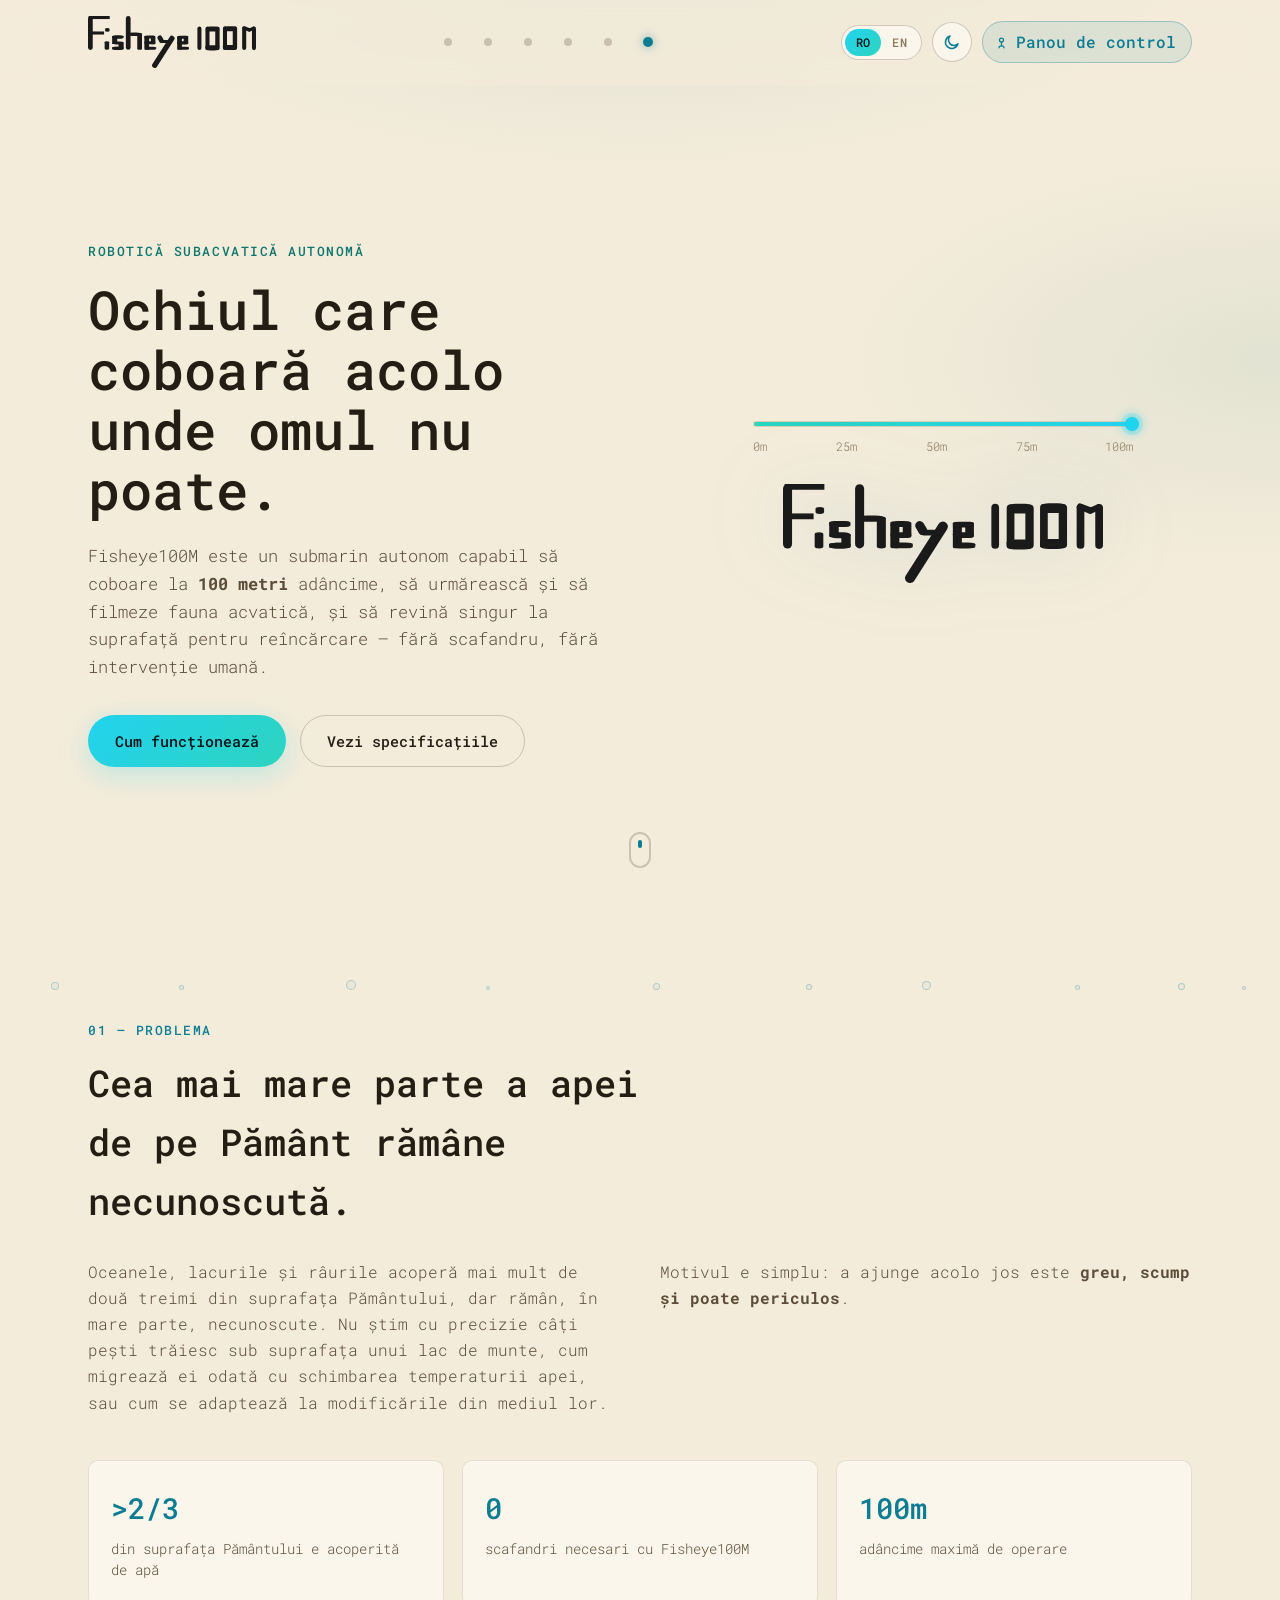
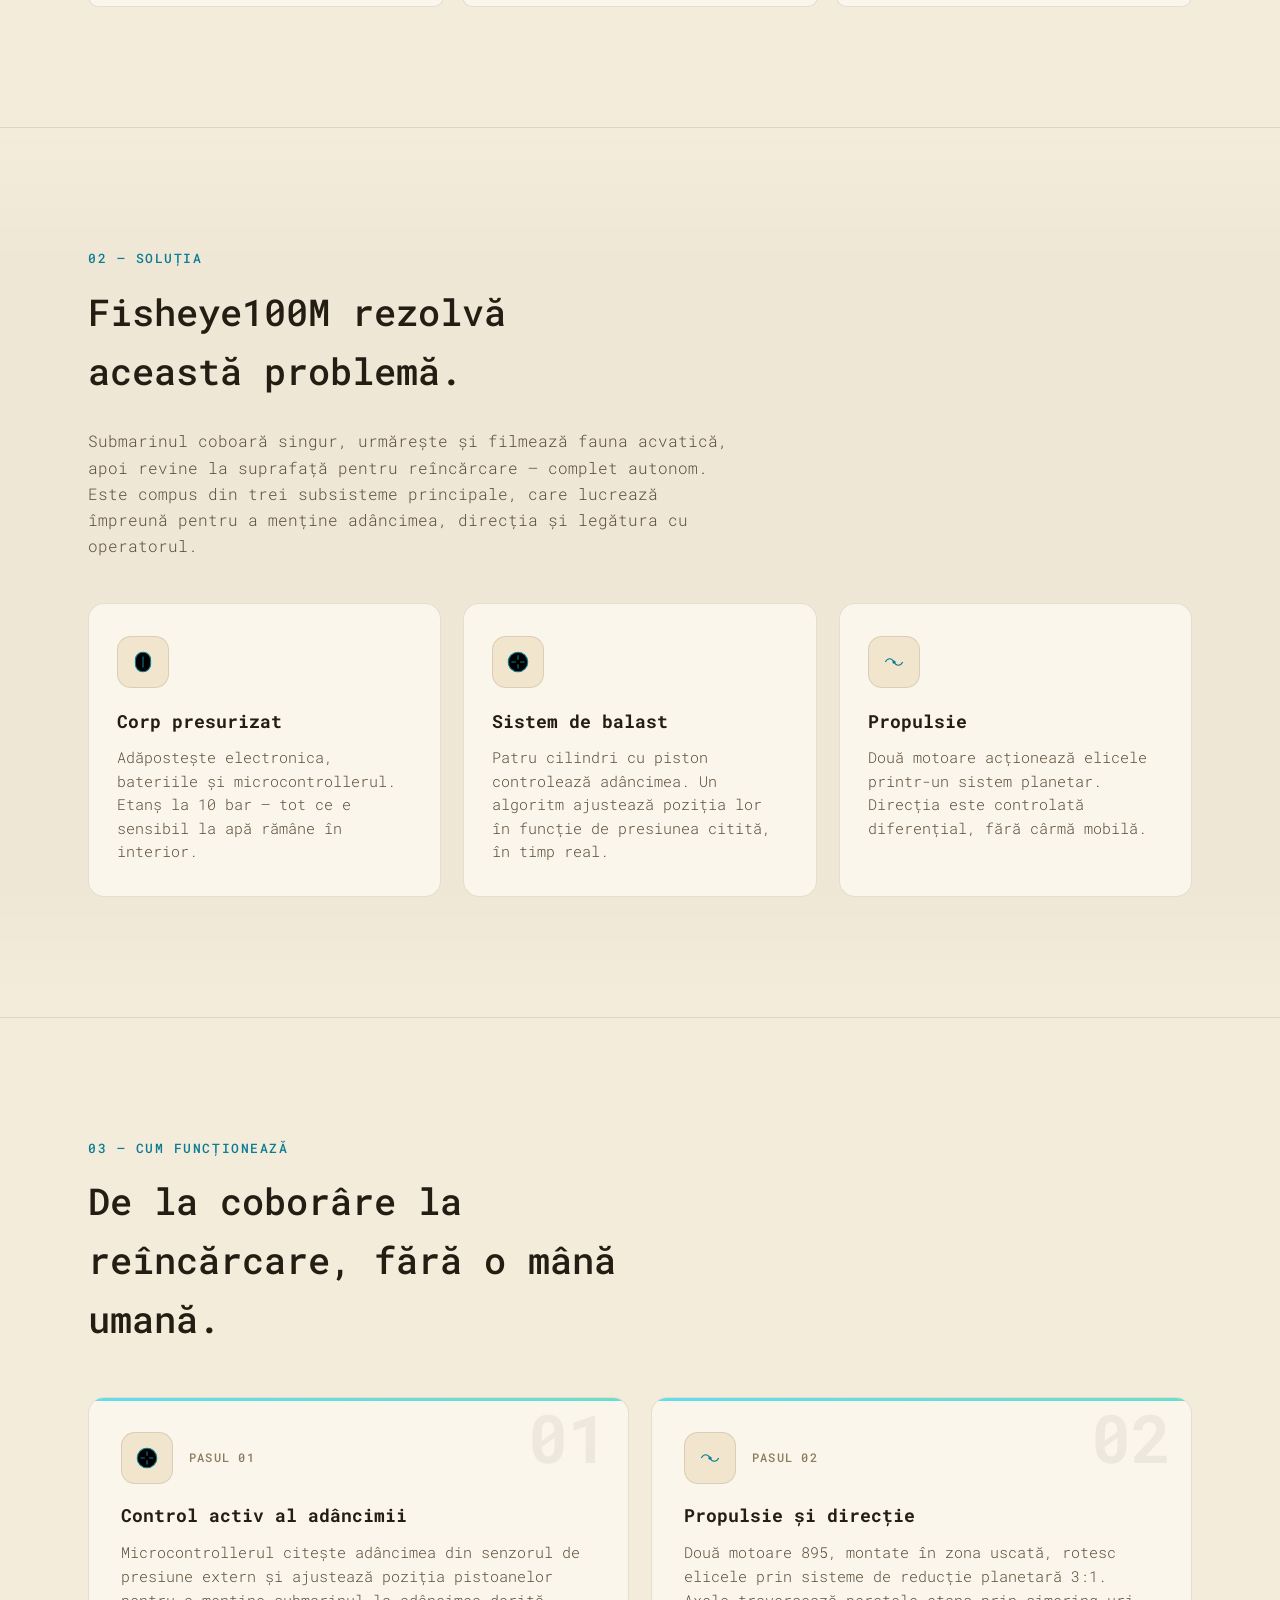
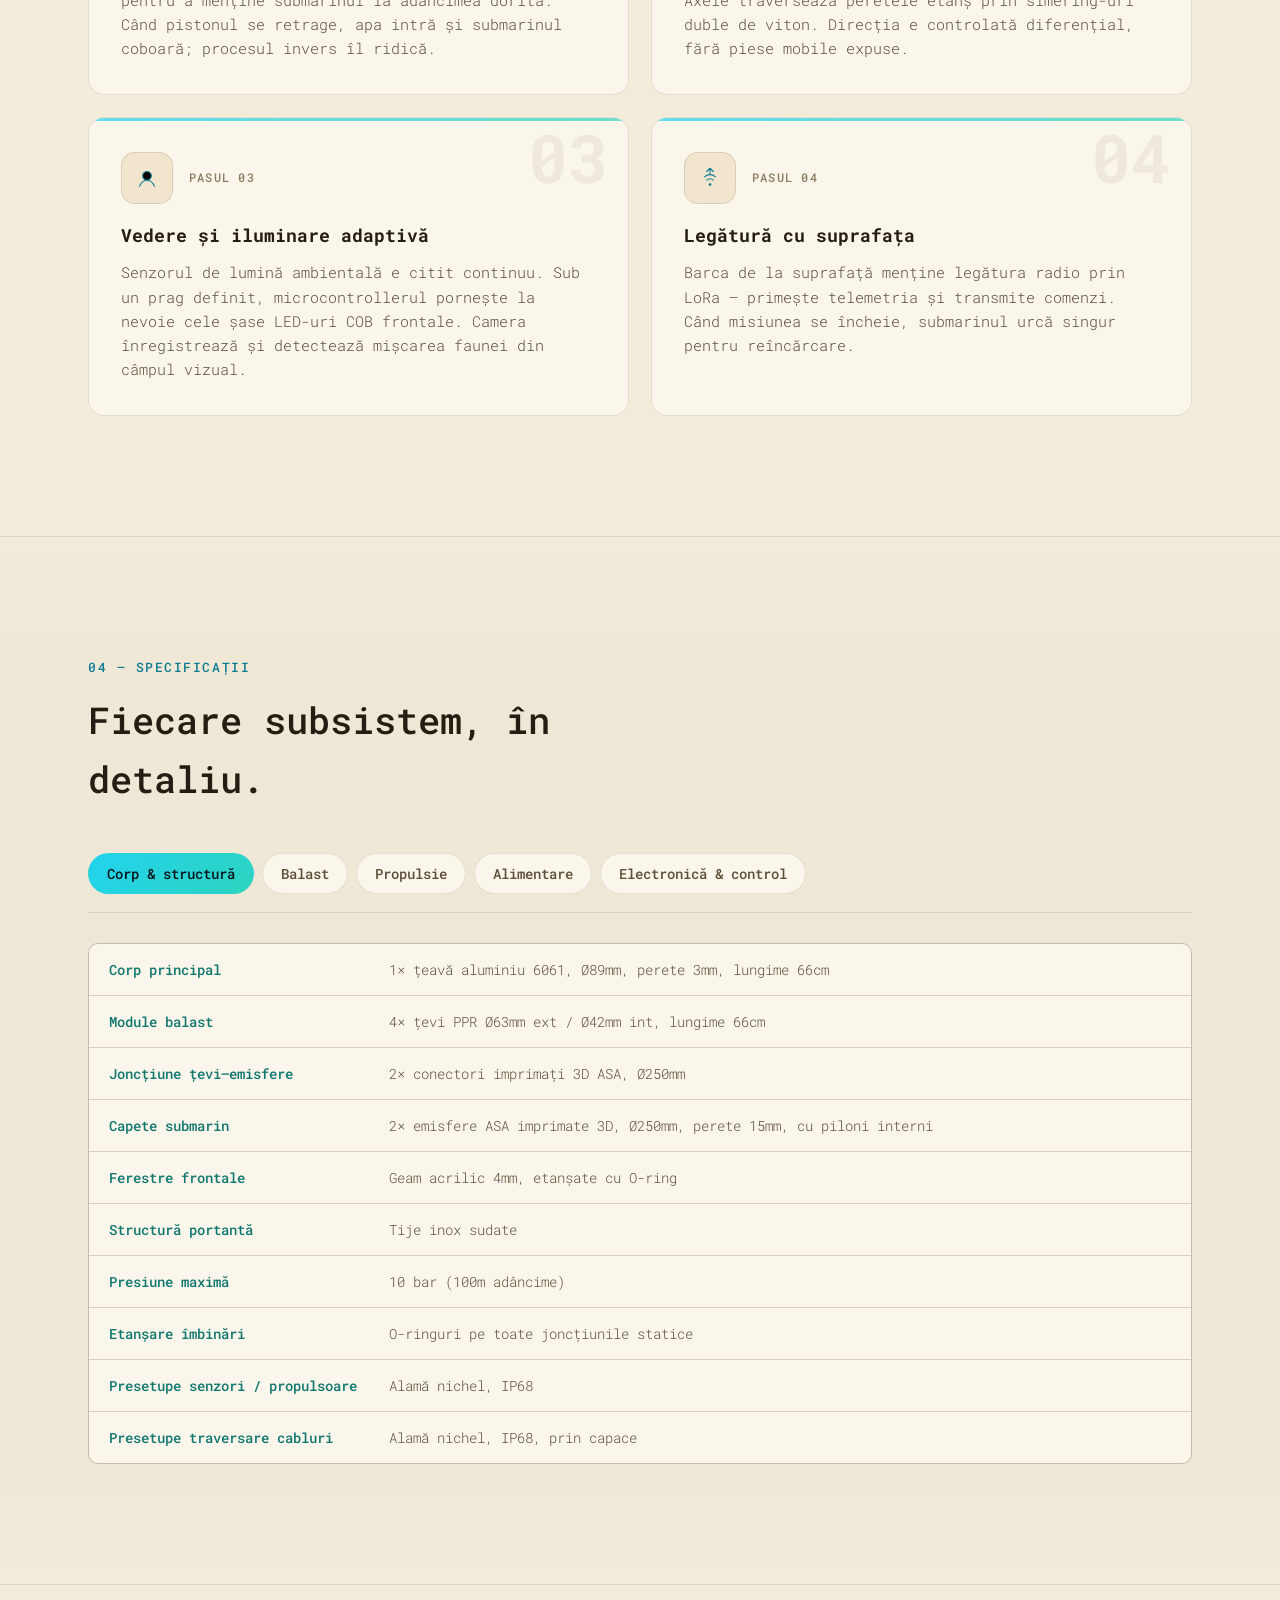
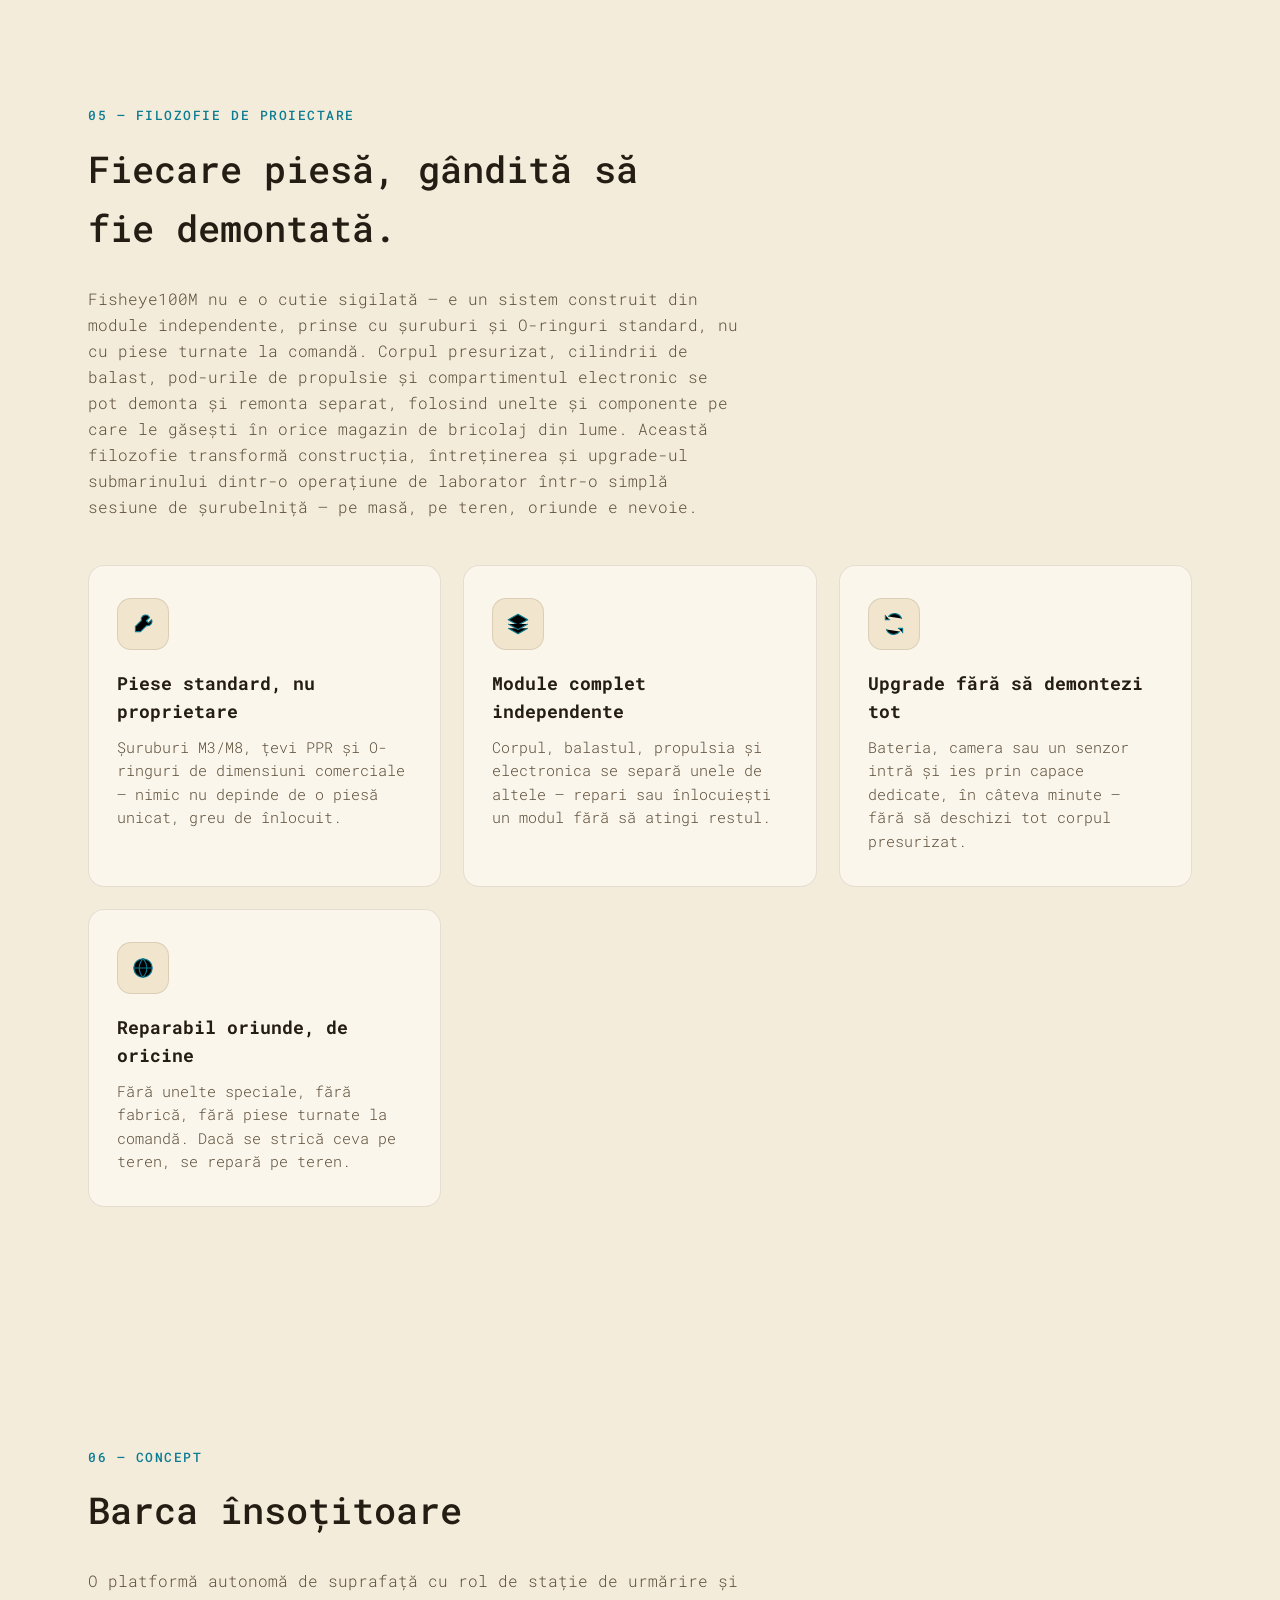
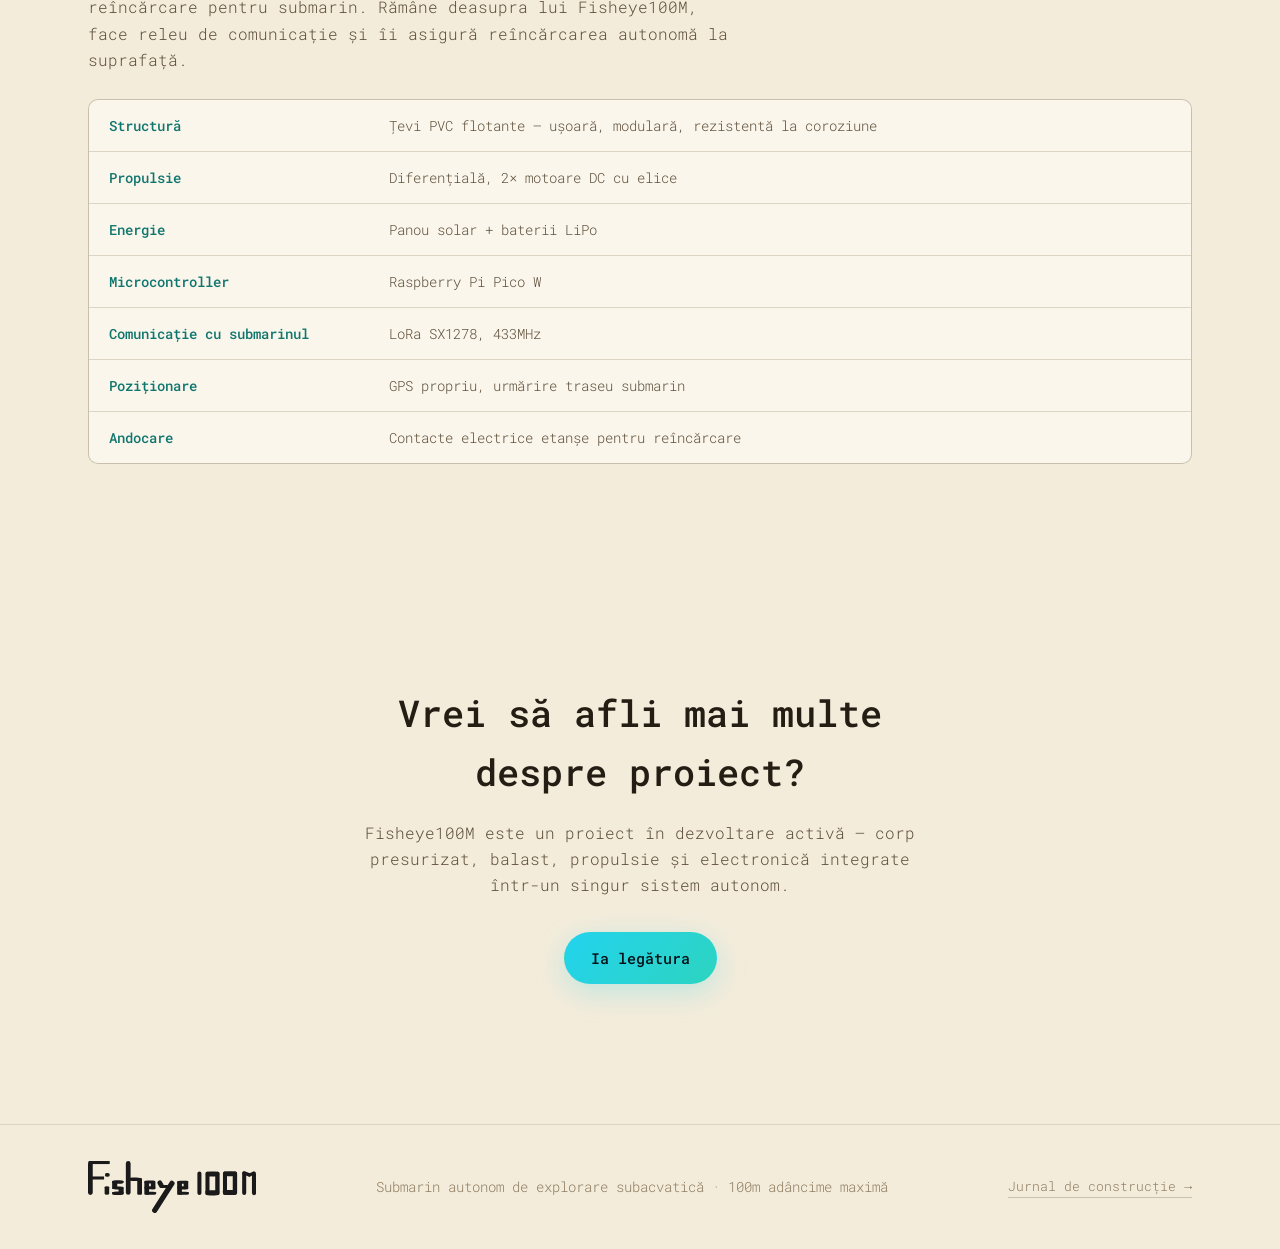
==== commit befb186c: "update site" ====
--- a/site/index.html
+++ b/site/index.html
@@ -32,17 +32,13 @@
     <a href="#top" class="logo">
       <img class="logo-mark" src="logo.svg" alt="Fisheye100M">
     </a>
-    <nav class="main-nav" id="main-nav">
-      <a href="#problema" data-i18n="nav.problema">Problema</a>
-      <a href="#solutia" data-i18n="nav.solutia">Soluția</a>
-      <a href="#functionare" data-i18n="nav.functionare">Cum funcționează</a>
-      <a href="#specificatii" data-i18n="nav.specificatii">Specificații</a>
-      <a href="#barca" data-i18n="nav.barca">Barca însoțitoare</a>
-      <a href="dashboard.html" class="nav-control">
-        <svg class="nav-control-icon" viewBox="0 0 24 24" fill="none" stroke="currentColor" stroke-width="2" stroke-linecap="round" stroke-linejoin="round" aria-hidden="true"><circle cx="12" cy="8" r="3.2"/><path d="M12 11.2V17"/><path d="M8 20.5c0-1.8 1.8-3 4-3s4 1.2 4 3"/></svg>
-        <span data-i18n="nav.control">Panou de control</span>
-      </a>
-      <a href="#contact" class="nav-cta" data-i18n="nav.contact">Contact</a>
+    <nav class="nav-dots" id="main-nav" aria-label="Navigare secțiuni">
+      <a href="#problema" class="nav-dot" data-section="problema" data-i18n-tip="nav.problema" data-i18n-aria="nav.problema" aria-label="Problema"><span></span></a>
+      <a href="#solutia" class="nav-dot" data-section="solutia" data-i18n-tip="nav.solutia" data-i18n-aria="nav.solutia" aria-label="Soluția"><span></span></a>
+      <a href="#functionare" class="nav-dot" data-section="functionare" data-i18n-tip="nav.functionare" data-i18n-aria="nav.functionare" aria-label="Cum funcționează"><span></span></a>
+      <a href="#specificatii" class="nav-dot" data-section="specificatii" data-i18n-tip="nav.specificatii" data-i18n-aria="nav.specificatii" aria-label="Specificații"><span></span></a>
+      <a href="#modularitate" class="nav-dot" data-section="modularitate" data-i18n-tip="nav.modularitate" data-i18n-aria="nav.modularitate" aria-label="Modularitate"><span></span></a>
+      <a href="#barca" class="nav-dot" data-section="barca" data-i18n-tip="nav.barca" data-i18n-aria="nav.barca" aria-label="Barca însoțitoare"><span></span></a>
     </nav>
     <div class="header-actions">
       <div class="lang-toggle" id="lang-toggle" role="group" aria-label="Limbă / Language">
@@ -53,9 +49,10 @@
         <svg class="icon-sun" viewBox="0 0 24 24" fill="none" stroke="currentColor" stroke-width="2" stroke-linecap="round"><circle cx="12" cy="12" r="4"/><path d="M12 2v2M12 20v2M4.9 4.9l1.4 1.4M17.7 17.7l1.4 1.4M2 12h2M20 12h2M4.9 19.1l1.4-1.4M17.7 6.3l1.4-1.4"/></svg>
         <svg class="icon-moon" viewBox="0 0 24 24" fill="none" stroke="currentColor" stroke-width="2" stroke-linecap="round" stroke-linejoin="round"><path d="M20 14.5A8.5 8.5 0 1 1 9.5 4a7 7 0 0 0 10.5 10.5Z"/></svg>
       </button>
-      <button class="nav-toggle" id="nav-toggle" aria-label="Deschide meniul" aria-expanded="false" data-i18n-aria="a11y.navToggle">
-        <span></span><span></span><span></span>
-      </button>
+      <a href="dashboard.html" class="nav-control">
+        <svg class="nav-control-icon" viewBox="0 0 24 24" fill="none" stroke="currentColor" stroke-width="2" stroke-linecap="round" stroke-linejoin="round" aria-hidden="true"><circle cx="12" cy="8" r="3.2"/><path d="M12 11.2V17"/><path d="M8 20.5c0-1.8 1.8-3 4-3s4 1.2 4 3"/></svg>
+        <span data-i18n="nav.control">Panou de control</span>
+      </a>
     </div>
   </div>
 </header>
@@ -89,15 +86,7 @@
             <span>0m</span><span>25m</span><span>50m</span><span>75m</span><span>100m</span>
           </div>
         </div>
-        <svg class="sub-illustration" viewBox="0 0 480 220" fill="none" xmlns="http://www.w3.org/2000/svg">
-          <ellipse cx="240" cy="110" rx="210" ry="20" class="fl-tint"/>
-          <path d="M40 110 C40 70 100 55 170 55 L330 55 C400 55 440 80 440 110 C440 140 400 165 330 165 L170 165 C100 165 40 150 40 110 Z" class="ln-accent" stroke-width="2" opacity="0.8"/>
-          <circle cx="90" cy="110" r="14" class="ln-accent-2" stroke-width="2"/>
-          <circle cx="90" cy="110" r="5" class="fl-accent-2"/>
-          <path d="M330 55 C400 55 440 80 440 110 C440 140 400 165 330 165" class="ln-warm" stroke-width="1.5" opacity="0.6" stroke-dasharray="2 4"/>
-          <path d="M170 55 L170 165 M250 55 L250 165" class="ln-accent" stroke-width="1" opacity="0.3"/>
-          <path d="M440 110 L470 110 M40 110 L15 100 M40 110 L15 120" class="ln-accent" stroke-width="2" opacity="0.7" stroke-linecap="round"/>
-        </svg>
+        <img class="hero-logo" src="logo.svg" alt="Fisheye100M">
       </div>
     </div>
     <div class="scroll-cue" aria-hidden="true"><span></span></div>
@@ -340,9 +329,56 @@
     </div>
   </section>
 
+  <!-- MODULARITATE -->
+  <section class="section" id="modularitate">
+    <div class="wrap">
+      <p class="section-kicker reveal" data-i18n="modularitate.kicker">05 — Filozofie de proiectare</p>
+      <h2 class="reveal" data-i18n="modularitate.title">Fiecare piesă, gândită să fie demontată.</h2>
+      <p class="lede-text reveal" data-i18n="modularitate.lede">
+        Fisheye100M nu e o cutie sigilată — e un sistem construit din module independente, prinse cu șuruburi
+        și O-ringuri standard, nu cu piese turnate la comandă. Corpul presurizat, cilindrii de balast, pod-urile
+        de propulsie și compartimentul electronic se pot demonta și remonta separat, folosind unelte și
+        componente pe care le găsești în orice magazin de bricolaj din lume. Această filozofie transformă
+        construcția, întreținerea și upgrade-ul submarinului dintr-o operațiune de laborator într-o simplă
+        sesiune de șurubelniță — pe masă, pe teren, oriunde e nevoie.
+      </p>
+
+      <div class="card-grid reveal">
+        <article class="system-card">
+          <div class="system-icon" aria-hidden="true">
+            <svg viewBox="0 0 48 48"><path d="M32 8a8 8 0 0 0-10.9 9.4L10 28.5V38h9.5l11.1-11.1A8 8 0 0 0 40 16l-6 6-4-4 6-6a8 8 0 0 0-4-4Z" stroke="currentColor" stroke-width="2" stroke-linejoin="round"/></svg>
+          </div>
+          <h3 data-i18n="modularitate.card1_title">Piese standard, nu proprietare</h3>
+          <p data-i18n="modularitate.card1_desc">Șuruburi M3/M8, țevi PPR și O-ringuri de dimensiuni comerciale — nimic nu depinde de o piesă unicat, greu de înlocuit.</p>
+        </article>
+        <article class="system-card">
+          <div class="system-icon" aria-hidden="true">
+            <svg viewBox="0 0 48 48"><path d="M24 6 6 16l18 10 18-10Z" stroke="currentColor" stroke-width="2" stroke-linejoin="round"/><path d="M6 24l18 10 18-10M6 32l18 10 18-10" stroke="currentColor" stroke-width="2" stroke-linejoin="round"/></svg>
+          </div>
+          <h3 data-i18n="modularitate.card2_title">Module complet independente</h3>
+          <p data-i18n="modularitate.card2_desc">Corpul, balastul, propulsia și electronica se separă unele de altele — repari sau înlocuiești un modul fără să atingi restul.</p>
+        </article>
+        <article class="system-card">
+          <div class="system-icon" aria-hidden="true">
+            <svg viewBox="0 0 48 48"><path d="M38 14a14 14 0 0 0-24.2-4M10 34a14 14 0 0 0 24.2 4" stroke="currentColor" stroke-width="2" stroke-linecap="round"/><path d="M8 8v8h8M40 40v-8h-8" stroke="currentColor" stroke-width="2" stroke-linecap="round" stroke-linejoin="round"/></svg>
+          </div>
+          <h3 data-i18n="modularitate.card3_title">Upgrade fără să demontezi tot</h3>
+          <p data-i18n="modularitate.card3_desc">Bateria, camera sau un senzor intră și ies prin capace dedicate, în câteva minute — fără să deschizi tot corpul presurizat.</p>
+        </article>
+        <article class="system-card">
+          <div class="system-icon" aria-hidden="true">
+            <svg viewBox="0 0 48 48"><circle cx="24" cy="24" r="17" stroke="currentColor" stroke-width="2"/><path d="M7 24h34M24 7c4.5 4.7 7 10.6 7 17s-2.5 12.3-7 17c-4.5-4.7-7-10.6-7-17s2.5-12.3 7-17Z" stroke="currentColor" stroke-width="2"/></svg>
+          </div>
+          <h3 data-i18n="modularitate.card4_title">Reparabil oriunde, de oricine</h3>
+          <p data-i18n="modularitate.card4_desc">Fără unelte speciale, fără fabrică, fără piese turnate la comandă. Dacă se strică ceva pe teren, se repară pe teren.</p>
+        </article>
+      </div>
+    </div>
+  </section>
+
   <!-- BARCA -->
   <section class="section" id="barca">
-    <div class="wrap barca-grid">
+    <div class="wrap">
       <div class="reveal">
         <p class="section-kicker" data-i18n="barca.kicker">05 — Concept</p>
         <h2 data-i18n="barca.title">Barca însoțitoare</h2>
@@ -361,18 +397,6 @@
           <li data-i18n-html="barca.7"><span>Andocare</span><span>Contacte electrice etanșe pentru reîncărcare</span></li>
         </ul>
       </div>
-      <div class="reveal boat-visual" aria-hidden="true">
-        <svg viewBox="0 0 320 220" fill="none" xmlns="http://www.w3.org/2000/svg">
-          <path d="M40 140 Q160 120 280 140 L260 165 Q160 180 60 165 Z" class="ln-accent" stroke-width="2" opacity="0.85"/>
-          <rect x="120" y="90" width="80" height="50" rx="4" class="ln-accent-2" stroke-width="2"/>
-          <line x1="160" y1="90" x2="160" y2="50" class="ln-accent-2" stroke-width="2"/>
-          <path d="M160 50 L200 65 L160 65 Z" class="ln-warm" stroke-width="1.5"/>
-          <path d="M20 150 C 60 140, 100 158, 160 150 C 220 142, 260 158, 300 150" class="ln-accent" stroke-width="1.5" opacity="0.45"/>
-          <circle cx="160" cy="185" r="3" class="fl-accent"/>
-          <line x1="160" y1="165" x2="160" y2="200" class="ln-accent" stroke-width="1" stroke-dasharray="3 4" opacity="0.6"/>
-          <circle cx="160" cy="205" r="6" class="ln-accent" stroke-width="1.5" opacity="0.75"/>
-        </svg>
-      </div>
     </div>
   </section>
 
@@ -393,6 +417,7 @@
       <img class="logo-mark" src="logo.svg" alt="Fisheye100M">
     </span>
     <p data-i18n="footer.tagline">Submarin autonom de explorare subacvatică · 100m adâncime maximă</p>
+    <a href="build.html" class="footer-link" data-i18n="footer.buildLog">Jurnal de construcție</a>
   </div>
 </footer>
 
--- a/site/style.css
+++ b/site/style.css
@@ -152,7 +152,7 @@
   display: flex;
   align-items: center;
   justify-content: space-between;
-  height: 72px;
+  height: 84px;
 }
 .header-inner-full { padding: 0 28px; }
 
@@ -163,7 +163,7 @@
   white-space: nowrap;
 }
 .logo-mark {
-  height: 34px;
+  height: 52px;
   width: auto;
   display: block;
   transition: filter 0.2s ease;
@@ -172,31 +172,63 @@
   filter: invert(1) brightness(1.15);
 }
 
-.main-nav {
-  display: flex;
-  align-items: center;
-  gap: 22px;
-}
-.main-nav a {
-  font-size: 0.9rem;
+.nav-dots {
+  display: flex;
+  align-items: center;
+  gap: 18px;
+}
+.nav-dot {
+  position: relative;
+  display: flex;
+  align-items: center;
+  justify-content: center;
+  width: 22px;
+  height: 22px;
+}
+.nav-dot span {
+  width: 8px;
+  height: 8px;
+  border-radius: 50%;
+  background: var(--border-strong);
+  transition: background 0.2s ease, transform 0.2s ease;
+}
+.nav-dot:hover span,
+.nav-dot.is-active span {
+  background: var(--accent);
+  transform: scale(1.25);
+  box-shadow: 0 0 8px rgba(var(--accent-rgb),0.5);
+}
+.nav-dot::after {
+  content: attr(data-tip);
+  position: absolute;
+  top: 130%;
+  left: 50%;
+  transform: translate(-50%, -4px);
+  background: var(--surface);
+  border: 1px solid var(--border-strong);
+  color: var(--text);
+  font-size: 0.72rem;
+  font-weight: 500;
+  padding: 6px 11px;
+  border-radius: 7px;
   white-space: nowrap;
-  color: var(--text-dim);
-  transition: color 0.2s ease;
-  position: relative;
-}
-.main-nav a:hover { color: var(--text); }
-.main-nav a.nav-cta {
-  color: var(--accent);
-  border: 1px solid rgba(var(--accent-rgb),0.35);
-  padding: 8px 16px;
-  border-radius: 999px;
-  transition: background 0.2s ease, color 0.2s ease;
-}
-.main-nav a.nav-cta:hover {
-  background: rgba(var(--accent-rgb),0.1);
-}
-
-.main-nav a.nav-control {
+  opacity: 0;
+  pointer-events: none;
+  transition: opacity 0.15s ease, transform 0.15s ease;
+  box-shadow: 0 6px 18px rgba(0,0,0,0.18);
+}
+.nav-dot:hover::after {
+  opacity: 1;
+  transform: translate(-50%, 0);
+}
+@media (max-width: 640px) {
+  .nav-dots { display: none; }
+}
+@media (max-width: 420px) {
+  .logo-mark { height: 38px; }
+}
+
+.nav-control {
   display: inline-flex;
   align-items: center;
   gap: 7px;
@@ -206,15 +238,27 @@
   border: 1px solid rgba(var(--accent-rgb),0.3);
   color: var(--accent);
   font-weight: 500;
+  flex: none;
+  white-space: nowrap;
   transition: background 0.2s ease, border-color 0.2s ease, transform 0.2s ease;
 }
-.main-nav a.nav-control:hover {
+.nav-control:hover {
   background: rgba(var(--accent-rgb),0.18);
   border-color: rgba(var(--accent-rgb),0.5);
   transform: translateY(-1px);
   color: var(--accent);
 }
 .nav-control-icon { width: 15px; height: 15px; flex: none; }
+
+@media (max-width: 560px) {
+  .nav-control {
+    padding: 0;
+    width: 40px; height: 40px;
+    justify-content: center;
+    border-radius: 50%;
+  }
+  .nav-control span { display: none; }
+}
 
 .header-actions {
   display: flex;
@@ -253,22 +297,6 @@
   transition: opacity 0.25s ease, transform 0.25s ease;
 }
 
-.nav-toggle {
-  display: none;
-  flex-direction: column;
-  gap: 5px;
-  background: none;
-  border: none;
-  cursor: pointer;
-  padding: 8px;
-}
-.nav-toggle span {
-  width: 22px; height: 2px;
-  background: var(--text);
-  border-radius: 2px;
-  transition: transform 0.25s ease, opacity 0.25s ease;
-}
-
 /* ---------- Buttons ---------- */
 .btn {
   display: inline-flex;
@@ -281,6 +309,7 @@
   font-weight: 500;
   transition: transform 0.2s ease, box-shadow 0.2s ease, background 0.2s ease, border-color 0.2s ease;
   border: 1px solid transparent;
+  background: none;
   cursor: pointer;
 }
 .btn-primary {
@@ -318,7 +347,7 @@
   min-height: 100vh;
   display: flex;
   align-items: center;
-  padding-top: 90px;
+  padding-top: 104px;
 }
 
 .hero-inner {
@@ -366,22 +395,15 @@
   gap: 28px;
 }
 
-.sub-illustration {
+.hero-logo {
   width: 100%;
-  max-width: 460px;
-  filter: drop-shadow(0 0 26px rgba(var(--accent-rgb),0.18));
-}
-.sub-illustration .ln-accent { stroke: var(--accent); }
-.sub-illustration .ln-accent-2 { stroke: var(--accent-2); }
-.sub-illustration .ln-warm { stroke: var(--accent-warm); }
-.sub-illustration .fl-accent { fill: var(--accent); }
-.sub-illustration .fl-accent-2 { fill: var(--accent-2); }
-.sub-illustration .fl-tint { fill: rgba(var(--accent-rgb), 0.06); }
-
-.boat-visual svg .ln-accent { stroke: var(--accent); }
-.boat-visual svg .ln-accent-2 { stroke: var(--accent-2); }
-.boat-visual svg .ln-warm { stroke: var(--accent-warm); }
-.boat-visual svg .fl-accent { fill: var(--accent); }
+  max-width: 320px;
+  height: auto;
+  filter: drop-shadow(0 0 40px rgba(var(--accent-rgb),0.18));
+}
+:root[data-theme="dark"] .hero-logo {
+  filter: invert(1) brightness(1.15) drop-shadow(0 0 40px rgba(var(--accent-rgb),0.18));
+}
 
 .depth-gauge {
   width: 100%;
@@ -398,29 +420,19 @@
 .depth-gauge-fill {
   position: absolute;
   left: 0; top: 0; bottom: 0;
-  width: 78%;
+  width: 100%;
   border-radius: 999px;
   background: linear-gradient(90deg, var(--grad-2), var(--grad-1));
-  animation: depthPulse 5s ease-in-out infinite;
 }
 .depth-gauge-dot {
   position: absolute;
   top: 50%;
-  left: 78%;
+  left: 100%;
   width: 14px; height: 14px;
   border-radius: 50%;
   background: var(--grad-1);
   box-shadow: 0 0 12px var(--grad-1), 0 0 0 4px rgba(34,211,238,0.15);
   transform: translate(-50%, -50%);
-  animation: dotPulse 5s ease-in-out infinite;
-}
-@keyframes depthPulse {
-  0%, 100% { width: 18%; }
-  50% { width: 82%; }
-}
-@keyframes dotPulse {
-  0%, 100% { left: 18%; }
-  50% { left: 82%; }
 }
 .depth-gauge-labels {
   display: flex;
@@ -701,21 +713,6 @@
 }
 .spec-list-plain { margin-top: 26px; }
 
-/* ---------- Barca section ---------- */
-.barca-grid {
-  display: grid;
-  grid-template-columns: 1.1fr 0.9fr;
-  gap: 60px;
-  align-items: center;
-}
-.boat-visual {
-  background: var(--surface);
-  border: 1px solid var(--border);
-  border-radius: var(--radius);
-  padding: 30px;
-}
-.boat-visual svg { width: 100%; height: auto; }
-
 /* ---------- CTA ---------- */
 .cta-section { padding: 100px 0 140px; }
 .cta-inner {
@@ -744,6 +741,13 @@
   font-size: 0.85rem;
   color: var(--text-faint);
 }
+.footer-link {
+  font-size: 0.82rem;
+  color: var(--text-faint);
+  border-bottom: 1px solid var(--border-strong);
+  transition: color 0.2s ease, border-color 0.2s ease;
+}
+.footer-link:hover { color: var(--accent); border-color: var(--accent); }
 
 /* ---------- Reveal animation ---------- */
 .reveal {
@@ -761,39 +765,12 @@
   .hero-inner { grid-template-columns: 1fr; gap: 48px; }
   .hero-visual { order: -1; }
   .split { grid-template-columns: 1fr; }
-  .barca-grid { grid-template-columns: 1fr; }
-  .boat-visual { order: -1; max-width: 420px; margin: 0 auto; }
   .process-grid { grid-template-columns: 1fr; }
 }
 
 @media (max-width: 980px) {
-  .main-nav {
-    position: fixed;
-    top: 72px; left: 0; right: 0;
-    background: rgba(var(--bg-rgb),0.97);
-    backdrop-filter: blur(14px);
-    flex-direction: column;
-    align-items: stretch;
-    gap: 0;
-    padding: 8px 28px 24px;
-    border-bottom: 1px solid var(--border);
-    transform: translateY(-8px);
-    opacity: 0;
-    pointer-events: none;
-    transition: opacity 0.2s ease, transform 0.2s ease;
-  }
-  .main-nav.is-open {
-    opacity: 1;
-    transform: translateY(0);
-    pointer-events: auto;
-  }
-  .main-nav a { padding: 14px 0; border-bottom: 1px solid var(--border); }
-  .main-nav a.nav-cta { margin-top: 12px; text-align: center; }
-  .main-nav a.nav-control { border-bottom: none; margin: 10px 0 2px; padding: 9px 15px 9px 11px; }
-  .nav-toggle { display: flex; }
-
   .section { padding: 80px 0; }
-  .hero { padding-top: 110px; }
+  .hero { padding-top: 124px; }
   .spec-list li { grid-template-columns: 1fr; gap: 4px; }
 }
 
@@ -849,7 +826,7 @@
 .auth-shell {
   position: relative;
   z-index: 1;
-  min-height: calc(100vh - 76px);
+  min-height: calc(100vh - 88px);
   display: flex;
   align-items: center;
   justify-content: center;
@@ -950,25 +927,76 @@
   line-height: 1.5;
 }
 
+/* ==================== Modal ==================== */
+.modal-overlay {
+  position: fixed;
+  inset: 0;
+  z-index: 300;
+  background: rgba(0,0,0,0.55);
+  display: flex;
+  align-items: center;
+  justify-content: center;
+  padding: 20px;
+  opacity: 0;
+  pointer-events: none;
+  transition: opacity 0.2s ease;
+}
+.modal-overlay.is-open { opacity: 1; pointer-events: auto; }
+.modal {
+  background: var(--surface);
+  border: 1px solid var(--border);
+  border-radius: var(--radius);
+  padding: 30px;
+  max-width: 440px;
+  width: 100%;
+  max-height: 85vh;
+  overflow-y: auto;
+  box-shadow: 0 24px 60px rgba(0,0,0,0.3);
+  transform: translateY(10px);
+  transition: transform 0.2s ease;
+}
+.modal-overlay.is-open .modal { transform: translateY(0); }
+.modal-header {
+  display: flex;
+  align-items: center;
+  justify-content: space-between;
+  gap: 16px;
+  margin-bottom: 22px;
+}
+.modal-header h2 {
+  font-size: 1.15rem;
+  font-weight: 500;
+  letter-spacing: normal;
+}
+.modal .form-field:last-of-type { margin-bottom: 22px; }
+.modal .btn { width: 100%; }
+
 /* ==================== Dashboard app shell ==================== */
 .app-shell {
   position: relative;
   z-index: 1;
   display: flex;
   align-items: flex-start;
-  min-height: calc(100vh - 73px);
-  margin-top: 73px;
+  min-height: calc(100vh - 85px);
+  margin-top: 85px;
 }
 
 .app-sidebar {
-  width: 280px;
+  width: 340px;
   flex: none;
   border-right: 1px solid var(--border);
   padding: 26px 20px;
   position: sticky;
-  top: 73px;
-  height: calc(100vh - 73px);
+  top: 85px;
+  height: calc(100vh - 85px);
   overflow-y: auto;
+}
+.sidebar-header {
+  display: flex;
+  align-items: center;
+  justify-content: space-between;
+  margin-bottom: 16px;
+  padding: 0 4px;
 }
 .sidebar-title {
   font-size: 0.76rem;
@@ -976,8 +1004,6 @@
   letter-spacing: 0.1em;
   text-transform: uppercase;
   color: var(--text-faint);
-  margin-bottom: 16px;
-  padding: 0 4px;
 }
 .fleet-list { display: flex; flex-direction: column; gap: 8px; }
 .fleet-item {
@@ -989,7 +1015,7 @@
   background: transparent;
   border: 1px solid transparent;
   border-radius: var(--radius-sm);
-  padding: 12px 12px;
+  padding: 13px 14px;
   cursor: pointer;
   transition: background 0.2s ease, border-color 0.2s ease;
   font-family: inherit;
@@ -1057,6 +1083,57 @@
   font-weight: 500;
   letter-spacing: normal;
 }
+.vehicle-title-row {
+  display: flex;
+  align-items: center;
+  gap: 10px;
+}
+.vehicle-name-input {
+  font-size: 1.5rem;
+  font-weight: 500;
+  font-family: inherit;
+  color: var(--text);
+  background: var(--surface-2);
+  border: 1px solid var(--accent);
+  border-radius: 8px;
+  padding: 3px 10px;
+  max-width: 320px;
+}
+.icon-btn {
+  width: 30px; height: 30px;
+  border-radius: 50%;
+  border: 1px solid var(--border-strong);
+  background: var(--surface);
+  color: var(--text-faint);
+  display: inline-flex;
+  align-items: center;
+  justify-content: center;
+  cursor: pointer;
+  flex: none;
+  transition: color 0.2s ease, border-color 0.2s ease;
+}
+.icon-btn svg { width: 14px; height: 14px; }
+.icon-btn { font-size: 0.95rem; line-height: 1; }
+.icon-btn:hover { color: var(--accent); border-color: var(--accent); }
+
+.fleet-info-btn {
+  width: 24px; height: 24px;
+  margin-left: 6px;
+  border-radius: 50%;
+  border: 1px solid var(--border-strong);
+  background: none;
+  color: var(--text-faint);
+  font-size: 0.74rem;
+  font-style: italic;
+  font-family: Georgia, serif;
+  display: inline-flex;
+  align-items: center;
+  justify-content: center;
+  cursor: pointer;
+  flex: none;
+  transition: color 0.2s ease, border-color 0.2s ease;
+}
+.fleet-info-btn:hover { color: var(--accent); border-color: var(--accent); }
 .vehicle-header-meta {
   display: flex;
   align-items: center;
@@ -1200,7 +1277,7 @@
 /* Telemetry grid */
 .telemetry-grid {
   display: grid;
-  grid-template-columns: repeat(auto-fill, minmax(190px, 1fr));
+  grid-template-columns: repeat(auto-fit, minmax(190px, 1fr));
   gap: 18px;
 }
 .tel-tile {
@@ -1224,6 +1301,20 @@
   letter-spacing: normal;
 }
 .tel-value small { font-size: 0.7rem; font-weight: 500; color: var(--text-dim); margin-left: 2px; }
+
+.session-grid {
+  display: grid;
+  grid-template-columns: repeat(auto-fit, minmax(190px, 1fr));
+  gap: 18px;
+}
+.session-tile {
+  background: var(--surface-2);
+  border: 1px solid var(--border);
+  border-left: 2px solid var(--accent);
+  border-radius: var(--radius-sm);
+  padding: 18px 20px;
+}
+.session-tile .tel-value { font-size: 1.15rem; font-variant-numeric: tabular-nums; }
 .tel-value.is-empty { color: var(--text-faint); font-size: 0.92rem; font-weight: 500; }
 
 /* LED control */
@@ -1351,6 +1442,33 @@
 .dive-btn:hover { border-color: var(--accent); color: var(--accent); }
 .dive-btn:active { transform: scale(0.96); background: rgba(var(--accent-rgb),0.12); }
 
+.depth-target-row { margin-top: 14px; }
+.depth-target-row label {
+  display: block;
+  font-size: 0.78rem;
+  color: var(--text-faint);
+  margin-bottom: 8px;
+}
+.depth-target-field {
+  display: flex;
+  align-items: center;
+  gap: 8px;
+}
+.depth-target-field input {
+  width: 90px;
+  background: var(--surface-2);
+  border: 1px solid var(--border-strong);
+  border-radius: var(--radius-sm);
+  padding: 9px 12px;
+  color: var(--text);
+  font-family: inherit;
+  font-size: 0.9rem;
+  font-variant-numeric: tabular-nums;
+}
+.depth-target-field input:focus { border-color: var(--accent); }
+.depth-target-field .unit { font-size: 0.85rem; color: var(--text-dim); }
+.depth-target-field .btn { margin-left: auto; }
+
 /* Movement D-pad */
 .dpad-wrap {
   display: flex;
@@ -1392,17 +1510,63 @@
 .dpad-right { grid-column: 3; grid-row: 2; }
 .dpad-back { grid-column: 2; grid-row: 3; }
 
-.cmd-log {
+.terminal {
   margin-top: 20px;
-  padding-top: 16px;
+  border-radius: var(--radius-sm);
+  overflow: hidden;
+  border: 1px solid var(--border);
+  background: var(--surface-2);
+}
+.terminal-header {
+  display: flex;
+  align-items: center;
+  gap: 6px;
+  padding: 9px 12px;
+  background: var(--surface);
+  border-bottom: 1px solid var(--border);
+}
+.terminal-dot { width: 9px; height: 9px; border-radius: 50%; background: #4b5563; }
+.terminal-dot-red { background: #ef4444; }
+.terminal-dot-yellow { background: #f59e0b; }
+.terminal-dot-green { background: #22c55e; }
+.terminal-title {
+  margin-left: 8px;
+  font-size: 0.7rem;
+  color: var(--text-faint);
+  text-transform: uppercase;
+  letter-spacing: 0.06em;
+}
+.terminal-output {
+  height: 160px;
+  overflow-y: auto;
+  padding: 10px 14px;
+  font-size: 0.8rem;
+  line-height: 1.7;
+  color: var(--accent-2);
+}
+.terminal-line { white-space: pre-wrap; word-break: break-word; }
+.terminal-line .ts { color: var(--text-faint); margin-right: 8px; }
+.terminal-line.is-user { color: var(--text); }
+.terminal-line.is-user .ts { color: var(--text-faint); }
+.terminal-input-row {
+  display: flex;
+  align-items: center;
+  gap: 8px;
+  padding: 10px 14px;
   border-top: 1px solid var(--border);
-  font-size: 0.82rem;
-  color: var(--text-faint);
-  display: flex;
-  gap: 8px;
-  align-items: baseline;
-}
-.cmd-log strong { color: var(--text-dim); font-weight: 500; }
+}
+.terminal-prompt { color: var(--accent); font-weight: 700; }
+.terminal-input {
+  flex: 1;
+  min-width: 0;
+  background: none;
+  border: none;
+  outline: none;
+  color: var(--text);
+  font-family: inherit;
+  font-size: 0.85rem;
+}
+.terminal-input::placeholder { color: var(--text-faint); }
 
 .panel-hint {
   font-size: 0.86rem;
@@ -1439,3 +1603,94 @@
   .fleet-item { flex: none; min-width: 220px; }
   .app-main { padding: 24px 18px 60px; }
 }
+
+/* ==================== Build log page ==================== */
+.build-hero { padding: 20px 0 60px; }
+.build-hero h1 {
+  font-size: clamp(1.7rem, 3.4vw, 2.6rem);
+  font-weight: 500;
+  letter-spacing: normal;
+  max-width: 26ch;
+  margin-bottom: 22px;
+}
+.build-hero .lede-text { max-width: 68ch; margin-bottom: 10px; }
+
+.build-timeline {
+  position: relative;
+  margin-top: 50px;
+}
+.build-timeline::before {
+  content: "";
+  position: absolute;
+  left: 27px;
+  top: 8px;
+  bottom: 8px;
+  width: 1px;
+  background: linear-gradient(180deg, var(--accent), transparent);
+  opacity: 0.35;
+}
+.build-step {
+  display: grid;
+  grid-template-columns: 56px 1fr;
+  gap: 26px;
+  padding: 34px 0;
+  border-bottom: 1px solid var(--border);
+}
+.build-step:last-child { border-bottom: none; }
+.build-marker {
+  width: 56px; height: 56px;
+  border-radius: 50%;
+  border: 1px solid var(--border-strong);
+  background: var(--surface);
+  display: flex;
+  align-items: center;
+  justify-content: center;
+  font-weight: 500;
+  font-size: 0.85rem;
+  color: var(--accent);
+  position: relative;
+  z-index: 1;
+  flex: none;
+}
+.build-meta { margin-bottom: 8px; }
+.build-date {
+  font-size: 0.74rem;
+  color: var(--text-faint);
+  text-transform: uppercase;
+  letter-spacing: 0.07em;
+  font-weight: 500;
+}
+.build-body h3 { font-size: 1.1rem; margin-bottom: 10px; }
+.build-body p { color: var(--text-dim); max-width: 65ch; margin-bottom: 20px; font-size: 0.94rem; }
+.build-media {
+  position: relative;
+  max-width: 440px;
+  aspect-ratio: 16 / 9;
+  border-radius: var(--radius);
+  border: 1px solid var(--border);
+  background: repeating-linear-gradient(45deg, var(--surface-2), var(--surface-2) 10px, var(--surface) 10px, var(--surface) 20px);
+  display: flex;
+  align-items: center;
+  justify-content: center;
+  color: var(--text-faint);
+  overflow: hidden;
+}
+.build-media svg { width: 34px; height: 34px; opacity: 0.6; }
+.build-media-badge {
+  position: absolute;
+  top: 12px; left: 12px;
+  font-size: 0.66rem;
+  font-weight: 600;
+  text-transform: uppercase;
+  letter-spacing: 0.05em;
+  background: rgba(0,0,0,0.55);
+  color: #fff;
+  padding: 4px 10px;
+  border-radius: 999px;
+}
+
+@media (max-width: 640px) {
+  .build-step { grid-template-columns: 1fr; gap: 14px; }
+  .build-marker { width: 40px; height: 40px; font-size: 0.75rem; }
+  .build-timeline::before { left: 19px; }
+}
